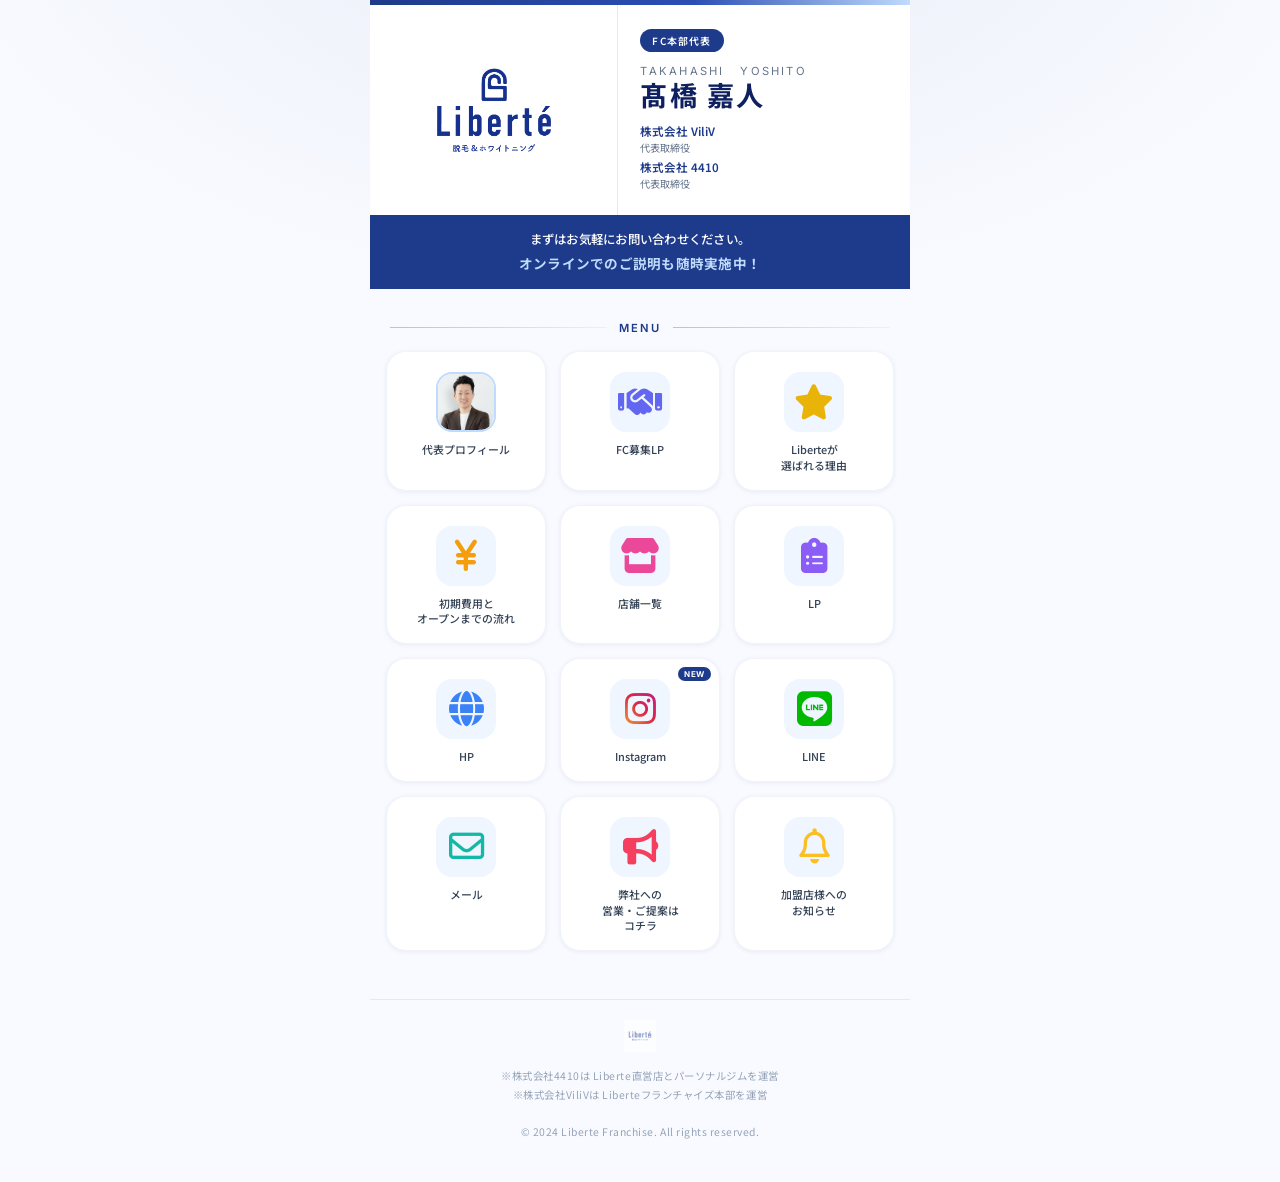
==== index.html @ b633d495 "Update links to point to the correct HTML files" ====
<!DOCTYPE html>
<html lang="ja">
<head>
  <meta charset="UTF-8" />
  <meta name="viewport" content="width=device-width, initial-scale=1.0" />
  <meta name="description" content="Liberte フランチャイズ FC本部代表 髙橋嘉人 プロフィールサイト。セルフ脱毛・セルフホワイトニングのフランチャイズ本部。" />
  <title>Liberte FC | 髙橋嘉人 代表プロフィール</title>
  <!-- FontAwesome for icons -->
  <link rel="stylesheet" href="https://cdnjs.cloudflare.com/ajax/libs/font-awesome/6.4.0/css/all.min.css" />
  <link rel="stylesheet" href="style.css" />
</head>
<body>

  <!-- ===== HERO SECTION ===== -->
  <header class="hero" id="hero">

    <!-- Profile card: photo + info -->
    <div class="hero-profile" id="hero-profile">

      <!-- Logo (replacing photo position) -->
      <div class="hero-photo-wrap hero-logo-wrap" id="photo-wrap">
        <img src="images/logo.2.png" alt="Liberte ロゴ" />
      </div>

      <!-- Info panel -->
      <div class="hero-info" id="hero-info">
        <span class="hero-title-badge">FC本部代表</span>

        <div>
          <p class="hero-name-en">Takahashi &nbsp; Yoshito</p>
          <h1 class="hero-name-ja">髙橋 嘉人</h1>
        </div>

        <div class="hero-companies">
          <div class="hero-company-item">
            <span class="company-name">株式会社 ViliV</span>
            <span class="company-role">代表取締役</span>
          </div>
          <div class="hero-company-item">
            <span class="company-name">株式会社 4410</span>
            <span class="company-role">代表取締役</span>
          </div>
        </div>
      </div>

    </div><!-- /.hero-profile -->

    <!-- CTA Banner -->
    <div class="hero-cta-banner" id="cta-banner">
      まずはお気軽にお問い合わせください。
      <strong>オンラインでのご説明も随時実施中！</strong>
    </div>

  </header>

  <!-- Section separator -->
  <div class="section-title" id="menu-title" aria-hidden="true">
    <div class="section-title-line"></div>
    <span class="section-title-text">MENU</span>
    <div class="section-title-line"></div>
  </div>

  <!-- ===== MENU GRID ===== -->
  <main class="menu-section" id="menu-section">
    <nav class="menu-grid" aria-label="メインメニュー">

      <!-- 1: 代表プロフィール -->
      <a href="profile.html" class="menu-card" id="card-profile" aria-label="代表プロフィール">
        <div class="card-icon-wrap card-photo-wrap">
          <img src="images/president.jpg" alt="髙橋 嘉人" class="card-face-img" />
        </div>
        <span class="card-label">代表プロフィール</span>
      </a>

      <!-- 2: FC募集LP -->
      <a href="https://liberte.hirameki7.site/" target="_blank" rel="noopener noreferrer" class="menu-card" id="card-member-lp" aria-label="FC募集LP">
        <div class="card-icon-wrap">
          <i class="fa-solid fa-handshake flat-icon icon-handshake"></i>
        </div>
        <span class="card-label">FC募集LP</span>
      </a>

      <!-- 3: Liberteが選ばれる理由 -->
      <a href="#" class="menu-card" id="card-reason" aria-label="Liberteが選ばれる理由">
        <div class="card-icon-wrap">
          <i class="fa-solid fa-star flat-icon icon-star"></i>
        </div>
        <span class="card-label">Liberteが<br>選ばれる理由</span>
      </a>

      <!-- 4: 初期費用とオープンまでの流れ -->
      <a href="#" class="menu-card" id="card-first-store" aria-label="初期費用とオープンまでの流れ">
        <div class="card-icon-wrap">
          <i class="fa-solid fa-yen-sign flat-icon icon-yen"></i>
        </div>
        <span class="card-label">初期費用と<br>オープンまでの流れ</span>
      </a>

      <!-- 5: 店舗一覧 -->
      <a href="shops.html" class="menu-card" id="card-open-store" aria-label="店舗一覧">
        <div class="card-icon-wrap">
          <i class="fa-solid fa-store flat-icon icon-store"></i>
        </div>
        <span class="card-label">店舗一覧</span>
      </a>

      <!-- 6: LP -->
      <a href="#" class="menu-card" id="card-lp" aria-label="LP">
        <div class="card-icon-wrap">
          <i class="fa-solid fa-clipboard-list flat-icon icon-lp"></i>
        </div>
        <span class="card-label">LP</span>
      </a>

      <!-- 7: HP -->
      <a href="https://liberte-salon.net/" target="_blank" rel="noopener noreferrer" class="menu-card" id="card-hp" aria-label="HP（ホームページ）">
        <div class="card-icon-wrap">
          <i class="fa-solid fa-globe flat-icon icon-hp"></i>
        </div>
        <span class="card-label">HP</span>
      </a>

      <!-- 8: Instagram -->
      <a href="https://www.instagram.com/sln_liberte/" target="_blank" rel="noopener noreferrer" class="menu-card" id="card-instagram" aria-label="Instagram">
        <span class="badge-new">NEW</span>
        <div class="card-icon-wrap">
          <i class="fa-brands fa-instagram flat-icon icon-instagram"></i>
        </div>
        <span class="card-label">Instagram</span>
      </a>

      <!-- 9: LINE -->
      <a href="https://line.me/ti/p/~sln_lbrt" target="_blank" rel="noopener noreferrer" class="menu-card" id="card-line" aria-label="LINE">
        <div class="card-icon-wrap">
          <i class="fa-brands fa-line flat-icon icon-line"></i>
        </div>
        <span class="card-label">LINE</span>
      </a>

      <!-- 10: メール -->
      <a href="mailto:info@4410-corp.jp" class="menu-card" id="card-mail" aria-label="メール">
        <div class="card-icon-wrap">
          <i class="fa-regular fa-envelope flat-icon icon-mail"></i>
        </div>
        <span class="card-label">メール</span>
      </a>

      <!-- 11: 弊社への営業・ご提案はコチラ -->
      <a href="contact.html" class="menu-card" id="card-sales-general" aria-label="弊社への営業・ご提案はコチラ">
        <div class="card-icon-wrap">
          <i class="fa-solid fa-bullhorn flat-icon icon-sales"></i>
        </div>
        <span class="card-label">弊社への<br>営業・ご提案は<br>コチラ</span>
      </a>

      <!-- 12: 加盟店様へのお知らせ -->
      <a href="news.html" class="menu-card" id="card-contact-owner" aria-label="加盟店様へのお知らせ">
        <div class="card-icon-wrap">
          <i class="fa-regular fa-bell flat-icon icon-bell"></i>
        </div>
        <span class="card-label">加盟店様への<br>お知らせ</span>
      </a>

    </nav>
  </main>

  <!-- ===== FOOTER ===== -->
  <footer id="footer">
    <img src="images/logo.png" alt="Liberte" class="footer-logo" />
    <p class="footer-text">
      ※株式会社4410は Liberte直営店とパーソナルジムを運営<br>
      ※株式会社ViliVは Liberteフランチャイズ本部を運営<br><br>
      © 2024 Liberte Franchise. All rights reserved.
    </p>
  </footer>

  <!-- ===== PASSWORD MODAL ===== -->
  <div class="modal-overlay" id="password-modal">
    <div class="modal-content">
      <h3 class="modal-title">パスワード入力</h3>
      <p class="modal-text">加盟店専用ページです。<br>パスワードを入力してください。</p>
      <input type="password" id="modal-password-input" class="modal-input" placeholder="パスワード" />
      <p id="modal-error-msg" class="modal-error"></p>
      <div class="modal-actions">
        <button id="modal-cancel-btn" class="modal-btn btn-cancel">キャンセル</button>
        <button id="modal-submit-btn" class="modal-btn btn-submit">確認</button>
      </div>
    </div>
  </div>

  <script src="script.js"></script>
</body>
</html>
---- style.css ----
/* ==========================================
   Liberté Profile Site - style.css
   Brand: Navy Blue × White × Sky Blue
   ========================================== */

@import url('https://fonts.googleapis.com/css2?family=Noto+Sans+JP:wght@300;400;500;700&family=Cormorant+Garamond:ital,wght@0,400;0,600;1,400&family=Inter:wght@300;400;500;600&display=swap');

/* --- Reset --- */
*, *::before, *::after { box-sizing: border-box; margin: 0; padding: 0; }

:root {
  --navy:        #1e3a8a;
  --navy-dark:   #0f2060;
  --navy-mid:    #2c4fb5;
  --sky:         #dbeafe;
  --sky-light:   #eff6ff;
  --sky-mid:     #bfdbfe;
  --white:       #ffffff;
  --off-white:   #f8faff;
  --text-dark:   #0f172a;
  --text-mid:    #334155;
  --text-soft:   #64748b;
  --text-light:  #94a3b8;
  --accent:      #3b82f6;
  --gold:        #c9956c;

  --shadow-xs:   0 1px 4px rgba(30,58,138,0.08);
  --shadow-sm:   0 2px 12px rgba(30,58,138,0.10);
  --shadow-md:   0 6px 28px rgba(30,58,138,0.14);
  --shadow-lg:   0 16px 48px rgba(30,58,138,0.18);
  --radius:      20px;
  --radius-sm:   12px;
  --radius-xs:   8px;
}

html {
  font-family: 'Noto Sans JP', 'Inter', sans-serif;
  background: var(--off-white);
  color: var(--text-dark);
  scroll-behavior: smooth;
}

body {
  min-height: 100vh;
  display: flex;
  flex-direction: column;
  align-items: center;
  background: var(--off-white);
  background-image:
    radial-gradient(ellipse 80% 50% at 50% -10%, rgba(30,58,138,0.07) 0%, transparent 70%);
}

/* ==========================================
   HERO SECTION
   ========================================== */

.hero {
  width: 100%;
  max-width: 540px;
  background: var(--white);
  overflow: hidden;
  position: relative;
}

/* Top bar navy accent */
.hero::before {
  content: '';
  display: block;
  width: 100%;
  height: 5px;
  background: linear-gradient(90deg, var(--navy) 0%, var(--navy-mid) 60%, var(--sky-mid) 100%);
}

/* Logo strip */
.hero-logo-strip {
  display: flex;
  align-items: center;
  justify-content: center;
  padding: 24px 24px 20px;
  border-bottom: 1px solid var(--sky);
  background: var(--off-white);
}

.hero-logo-strip .logo-card {
  display: flex;
  align-items: center;
  justify-content: center;
  background: var(--white);
  border-radius: 16px;
  box-shadow: 0 4px 18px rgba(30,58,138,0.13);
  padding: 14px 28px;
  border: 1px solid rgba(30,58,138,0.06);
}

.hero-logo-strip img {
  height: 68px;
  width: auto;
  object-fit: contain;
}

/* Profile card inside hero */
.hero-profile {
  display: flex;
  flex-direction: row;
  align-items: stretch;
  min-height: 190px;
  position: relative;
}

/* President photo */
.hero-photo-wrap {
  flex: 0 0 46%;
  position: relative;
  overflow: hidden;
  background: var(--sky-light);
}

.hero-photo-wrap img {
  width: 100%;
  height: 100%;
  object-fit: cover;
  object-position: top center;
  display: block;
}

/* Logo in hero left panel */
.hero-logo-wrap {
  display: flex;
  align-items: center;
  justify-content: center;
  background: var(--white) !important;
  border-right: 1px solid var(--sky);
}

.hero-logo-wrap img {
  width: 80%;
  height: auto !important;
  object-fit: contain !important;
  object-position: center !important;
  padding: 16px;
}

/* Placeholder when no photo */
.photo-placeholder {
  width: 100%;
  height: 100%;
  min-height: 260px;
  display: flex;
  flex-direction: column;
  align-items: center;
  justify-content: center;
  gap: 8px;
  background: linear-gradient(135deg, var(--sky-light), var(--sky));
  color: var(--text-soft);
  font-size: 0.75rem;
  text-align: center;
  padding: 16px;
}

.photo-placeholder-icon {
  font-size: 3rem;
  opacity: 0.5;
}

/* Profile info panel */
.hero-info {
  flex: 1;
  padding: 24px 20px 24px 22px;
  display: flex;
  flex-direction: column;
  justify-content: center;
  gap: 12px;
  background: var(--white);
}

.hero-title-badge {
  display: inline-block;
  font-size: 0.62rem;
  font-weight: 600;
  letter-spacing: 0.12em;
  color: var(--white);
  background: var(--navy);
  padding: 4px 12px;
  border-radius: 40px;
  align-self: flex-start;
}

.hero-name-en {
  font-family: 'Inter', sans-serif;
  font-size: 0.7rem;
  font-weight: 400;
  letter-spacing: 0.2em;
  color: var(--text-soft);
  text-transform: uppercase;
}

.hero-name-ja {
  font-family: 'Noto Sans JP', sans-serif;
  font-size: 1.7rem;
  font-weight: 700;
  letter-spacing: 0.08em;
  color: var(--navy-dark);
  line-height: 1.2;
}

.hero-companies {
  display: flex;
  flex-direction: column;
  gap: 4px;
}

.hero-company-item {
  display: flex;
  flex-direction: column;
  gap: 1px;
}

.company-name {
  font-size: 0.72rem;
  font-weight: 600;
  color: var(--navy);
}

.company-role {
  font-size: 0.63rem;
  color: var(--text-soft);
  font-weight: 400;
}

/* CTA banner */
.hero-cta-banner {
  background: var(--navy);
  color: var(--white);
  text-align: center;
  padding: 14px 20px;
  font-size: 0.78rem;
  font-weight: 500;
  line-height: 1.7;
  letter-spacing: 0.02em;
}

.hero-cta-banner strong {
  display: block;
  font-size: 0.85rem;
  font-weight: 700;
  color: var(--sky-mid);
  margin-top: 2px;
}

/* ==========================================
   SECTION TITLE
   ========================================== */

.section-title {
  width: 100%;
  max-width: 540px;
  padding: 32px 20px 16px;
  display: flex;
  align-items: center;
  gap: 12px;
}

.section-title-line {
  flex: 1;
  height: 1px;
  background: linear-gradient(90deg, var(--navy) 0%, var(--sky-mid) 100%);
  opacity: 0.3;
}

.section-title-text {
  font-family: 'Inter', sans-serif;
  font-size: 0.7rem;
  font-weight: 600;
  letter-spacing: 0.2em;
  color: var(--navy);
  text-transform: uppercase;
}

/* ==========================================
   MENU GRID
   ========================================== */

.menu-section {
  width: 100%;
  max-width: 540px;
  padding: 0 16px 48px;
}

.menu-grid {
  display: grid;
  grid-template-columns: repeat(3, 1fr);
  gap: 14px;
}

/* ==========================================
   MENU CARD
   ========================================== */

.menu-card {
  position: relative;
  display: flex;
  flex-direction: column;
  align-items: center;
  justify-content: flex-start;
  gap: 10px;
  padding: 20px 10px 16px;
  background: var(--white);
  border-radius: var(--radius);
  box-shadow: var(--shadow-xs);
  border: 1.5px solid rgba(30,58,138,0.06);
  cursor: pointer;
  text-decoration: none;
  color: var(--text-dark);
  overflow: hidden;
  transition:
    transform 0.24s cubic-bezier(.34,1.56,.64,1),
    box-shadow 0.24s ease,
    border-color 0.24s ease;
}

/* Bottom accent line */
.menu-card::after {
  content: '';
  position: absolute;
  bottom: 0;
  left: 0;
  right: 0;
  height: 3px;
  background: linear-gradient(90deg, var(--navy), var(--navy-mid));
  transform: scaleX(0);
  transform-origin: left;
  transition: transform 0.28s ease;
}

.menu-card:hover {
  transform: translateY(-6px) scale(1.02);
  box-shadow: var(--shadow-lg);
  border-color: rgba(30,58,138,0.18);
}

.menu-card:hover::after {
  transform: scaleX(1);
}

.menu-card:active {
  transform: translateY(-2px) scale(1.01);
}

/* Icon wrapper */
.card-icon-wrap {
  position: relative;
  z-index: 1;
  width: 60px;
  height: 60px;
  border-radius: 16px;
  display: flex;
  align-items: center;
  justify-content: center;
  background: var(--sky-light);
  flex-shrink: 0;
  transition: background 0.24s ease;
  overflow: hidden;
}

.menu-card:hover .card-icon-wrap {
  background: var(--sky);
}

/* Face photo inside card */
.card-photo-wrap {
  background: transparent !important;
  border-radius: 16px !important;
  border: 2px solid var(--sky-mid);
}

.card-face-img {
  width: 100%;
  height: 100%;
  object-fit: cover;
  object-position: top center;
  border-radius: 14px;
  display: block;
}

.flat-icon {
  font-size: 2.2rem;
  line-height: 1;
  color: var(--navy-mid);
}

/* Brand & Specific Colors */
.icon-handshake { color: #6366f1; }
.icon-yen { color: #f59e0b; }
.icon-star { color: #eab308; }
.icon-store { color: #ec4899; }
.icon-lp { color: #8b5cf6; }
.icon-hp { color: #3b82f6; }

/* Instagram Gradient */
.icon-instagram {
  background: -webkit-linear-gradient(45deg, #f09433 0%, #e6683c 25%, #dc2743 50%, #cc2366 75%, #bc1888 100%);
  -webkit-background-clip: text;
  -webkit-text-fill-color: transparent;
}

/* LINE Color */
.icon-line { color: #00B900; }

.icon-mail { color: #14b8a6; }
.icon-sales { color: #f43f5e; }
.icon-bell { color: #fbbf24; }

/* Label */
.card-label {
  position: relative;
  z-index: 1;
  font-size: 0.68rem;
  font-weight: 500;
  line-height: 1.45;
  text-align: center;
  color: var(--text-mid);
  word-break: keep-all;
  overflow-wrap: break-word;
}

/* Badge NEW */
.badge-new {
  position: absolute;
  top: 8px;
  right: 8px;
  background: var(--navy);
  color: var(--white);
  font-size: 0.5rem;
  font-weight: 700;
  font-family: 'Inter', sans-serif;
  letter-spacing: 0.08em;
  padding: 2px 6px;
  border-radius: 20px;
  z-index: 3;
}

/* ==========================================
   FOOTER
   ========================================== */

footer {
  width: 100%;
  max-width: 540px;
  margin-top: auto;
  padding: 20px 20px 40px;
  text-align: center;
  border-top: 1px solid var(--sky);
}

.footer-logo {
  height: 32px;
  width: auto;
  margin-bottom: 10px;
  opacity: 0.6;
}

.footer-text {
  font-size: 0.65rem;
  color: var(--text-light);
  letter-spacing: 0.05em;
  line-height: 1.8;
}

/* ==========================================
   ANIMATIONS
   ========================================== */

@keyframes fadeSlideUp {
  from { opacity: 0; transform: translateY(16px); }
  to   { opacity: 1; transform: translateY(0); }
}

.hero {
  animation: fadeSlideUp 0.5s ease both;
}

.menu-card {
  animation: fadeSlideUp 0.45s ease both;
}

.menu-card:nth-child(1)  { animation-delay: 0.06s; }
.menu-card:nth-child(2)  { animation-delay: 0.12s; }
.menu-card:nth-child(3)  { animation-delay: 0.18s; }
.menu-card:nth-child(4)  { animation-delay: 0.24s; }
.menu-card:nth-child(5)  { animation-delay: 0.30s; }
.menu-card:nth-child(6)  { animation-delay: 0.36s; }
.menu-card:nth-child(7)  { animation-delay: 0.42s; }
.menu-card:nth-child(8)  { animation-delay: 0.48s; }
.menu-card:nth-child(9)  { animation-delay: 0.54s; }
.menu-card:nth-child(10) { animation-delay: 0.60s; }
.menu-card:nth-child(11) { animation-delay: 0.66s; }
.menu-card:nth-child(12) { animation-delay: 0.72s; }

/* ==========================================
   RESPONSIVE
   ========================================== */

@media (max-width: 400px) {
  .hero-name-ja    { font-size: 1.45rem; }
  .menu-grid       { gap: 10px; }
  .card-icon-wrap  { width: 52px; height: 52px; }
  .card-icon       { font-size: 1.55rem; }
  .card-label      { font-size: 0.63rem; }
  .menu-card       { padding: 16px 8px 14px; }
}

/* ==========================================
   PASSWORD MODAL
   ========================================== */

.modal-overlay {
  position: fixed;
  top: 0; left: 0; right: 0; bottom: 0;
  background: rgba(15, 23, 42, 0.6);
  backdrop-filter: blur(4px);
  -webkit-backdrop-filter: blur(4px);
  display: flex;
  align-items: center;
  justify-content: center;
  z-index: 10000;
  opacity: 0;
  visibility: hidden;
  transition: all 0.3s ease;
}

.modal-overlay.active {
  opacity: 1;
  visibility: visible;
}

.modal-content {
  background: var(--white);
  width: 90%;
  max-width: 340px;
  border-radius: var(--radius);
  padding: 24px;
  box-shadow: var(--shadow-lg);
  transform: translateY(20px);
  transition: transform 0.3s cubic-bezier(0.34, 1.56, 0.64, 1);
  text-align: center;
}

.modal-overlay.active .modal-content {
  transform: translateY(0);
}

.modal-title {
  font-size: 1.1rem;
  font-weight: 700;
  color: var(--navy-dark);
  margin-bottom: 8px;
}

.modal-text {
  font-size: 0.85rem;
  color: var(--text-mid);
  margin-bottom: 16px;
  line-height: 1.5;
}

.modal-input {
  width: 100%;
  padding: 12px 16px;
  border: 1.5px solid var(--sky-mid);
  border-radius: var(--radius-sm);
  font-size: 1rem;
  margin-bottom: 8px;
  outline: none;
  transition: border-color 0.2s;
  text-align: center;
}

.modal-input:focus {
  border-color: var(--navy);
}

.modal-error {
  color: #ef4444;
  font-size: 0.75rem;
  min-height: 18px;
  margin-bottom: 16px;
}

.modal-actions {
  display: flex;
  gap: 12px;
}

.modal-btn {
  flex: 1;
  padding: 12px;
  border: none;
  border-radius: var(--radius-sm);
  font-size: 0.9rem;
  font-weight: 600;
  cursor: pointer;
  transition: background 0.2s, transform 0.1s;
}

.modal-btn:active {
  transform: scale(0.96);
}

.btn-cancel {
  background: var(--sky-light);
  color: var(--text-mid);
}

.btn-cancel:hover {
  background: var(--sky);
}

.btn-submit {
  background: var(--navy);
  color: var(--white);
}

.btn-submit:hover {
  background: var(--navy-mid);
}
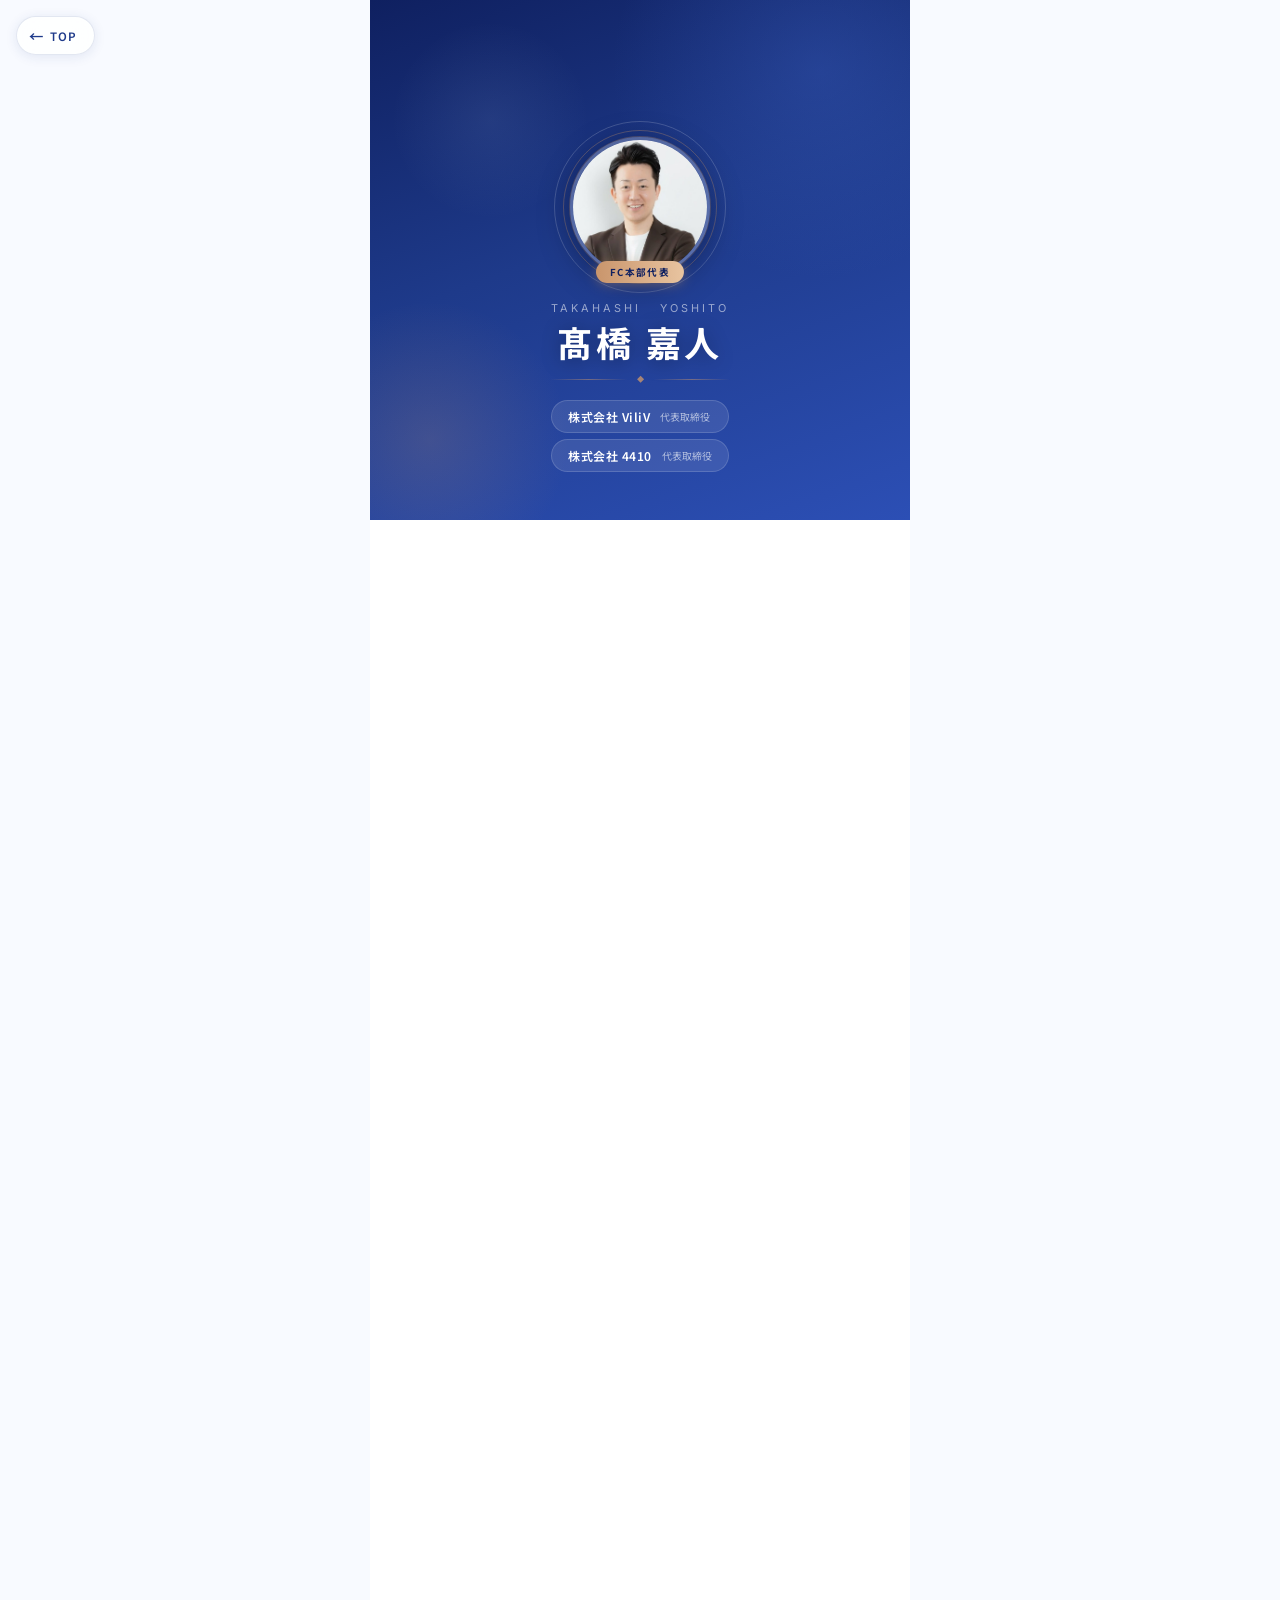
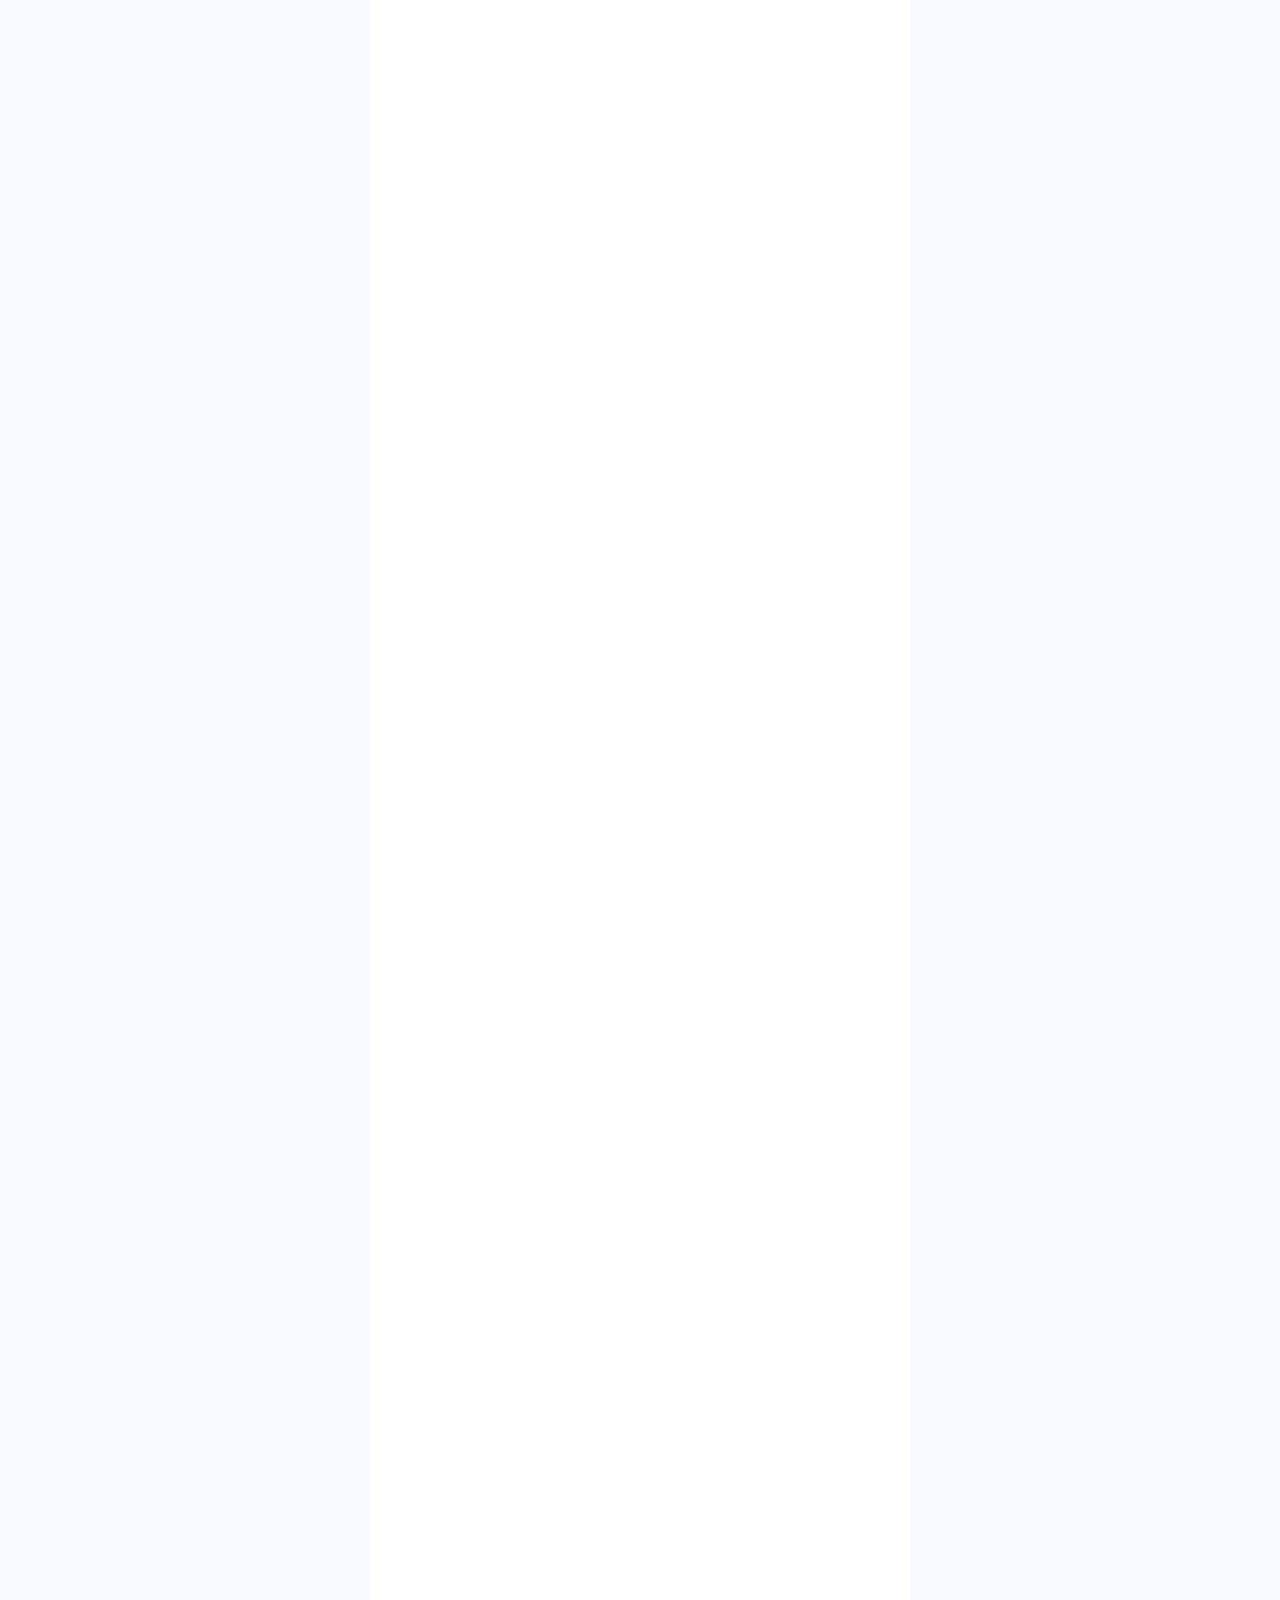
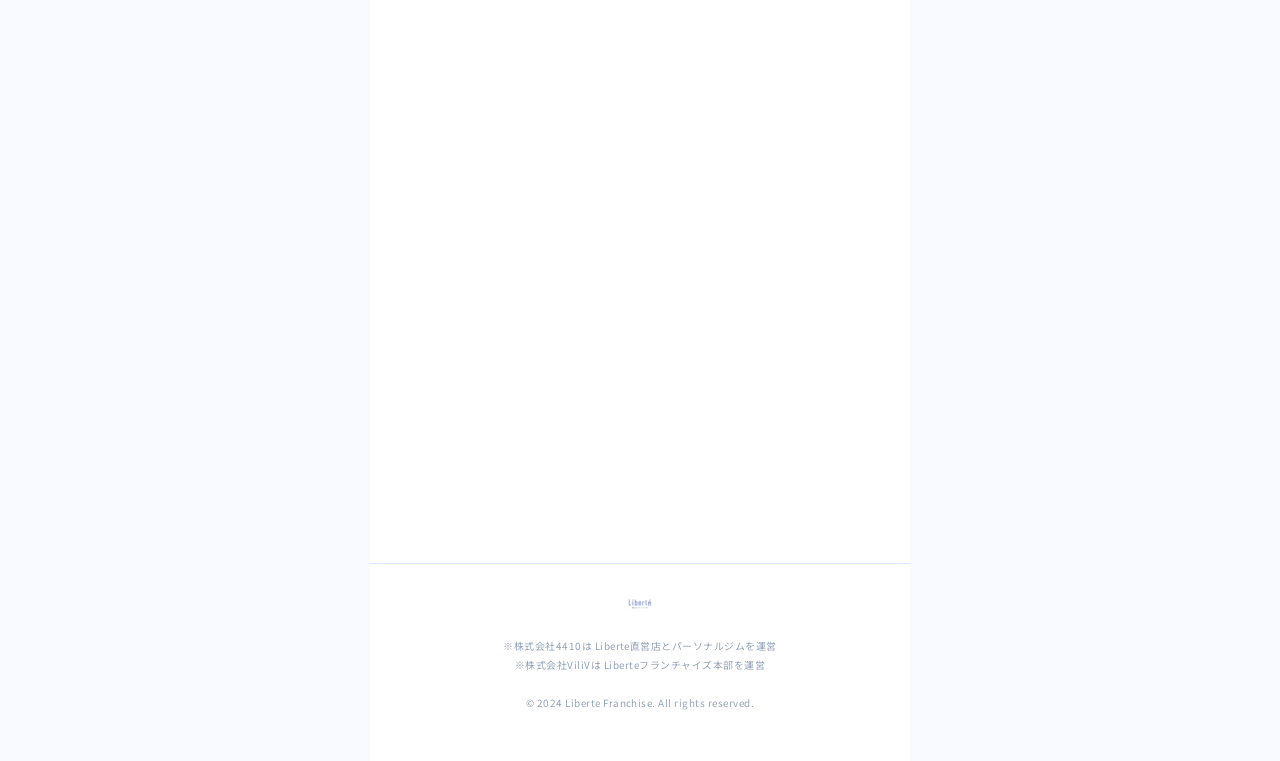
==== commit 646b9039: "Update profile page with new content and styles" ====
--- a/index.html
+++ b/index.html
@@ -1,193 +1,255 @@
 <!DOCTYPE html>
 <html lang="ja">
+
 <head>
   <meta charset="UTF-8" />
   <meta name="viewport" content="width=device-width, initial-scale=1.0" />
-  <meta name="description" content="Liberte フランチャイズ FC本部代表 髙橋嘉人 プロフィールサイト。セルフ脱毛・セルフホワイトニングのフランチャイズ本部。" />
-  <title>Liberte FC | 髙橋嘉人 代表プロフィール</title>
-  <!-- FontAwesome for icons -->
-  <link rel="stylesheet" href="https://cdnjs.cloudflare.com/ajax/libs/font-awesome/6.4.0/css/all.min.css" />
-  <link rel="stylesheet" href="style.css" />
+  <meta name="description" content="Liberte フランチャイズ FC本部代表 髙橋嘉人のプロフィールページ。株式会社ViliV・株式会社4410 代表取締役。" />
+  <title>髙橋 嘉人 | 代表プロフィール | Liberte FC</title>
+  <link rel="preconnect" href="https://fonts.googleapis.com" />
+  <link rel="preconnect" href="https://fonts.gstatic.com" crossorigin />
+  <link
+    href="https://fonts.googleapis.com/css2?family=Noto+Sans+JP:wght@300;400;500;700;900&family=Cormorant+Garamond:ital,wght@0,300;0,400;0,600;1,300;1,400&family=Inter:wght@300;400;500;600;700&display=swap"
+    rel="stylesheet" />
+  <link rel="stylesheet" href="profile.css" />
 </head>
+
 <body>
 
-  <!-- ===== HERO SECTION ===== -->
-  <header class="hero" id="hero">
-
-    <!-- Profile card: photo + info -->
-    <div class="hero-profile" id="hero-profile">
-
-      <!-- Logo (replacing photo position) -->
-      <div class="hero-photo-wrap hero-logo-wrap" id="photo-wrap">
-        <img src="images/logo.2.png" alt="Liberte ロゴ" />
-      </div>
-
-      <!-- Info panel -->
-      <div class="hero-info" id="hero-info">
-        <span class="hero-title-badge">FC本部代表</span>
-
-        <div>
-          <p class="hero-name-en">Takahashi &nbsp; Yoshito</p>
-          <h1 class="hero-name-ja">髙橋 嘉人</h1>
-        </div>
-
+  <!-- ===== BACK BUTTON ===== -->
+  <a href="index.html" class="back-btn" id="back-btn" aria-label="トップページへ戻る">
+    <span class="back-arrow">←</span>
+    <span>TOP</span>
+  </a>
+
+  <!-- ===== HERO ===== -->
+  <section class="profile-hero" id="profile-hero">
+    <!-- Decorative background elements -->
+    <div class="hero-bg-circle hero-bg-circle--1"></div>
+    <div class="hero-bg-circle hero-bg-circle--2"></div>
+    <div class="hero-bg-orb"></div>
+
+    <div class="hero-inner">
+
+      <!-- Photo -->
+      <div class="hero-photo-container" id="hero-photo">
+        <div class="photo-ring photo-ring--outer"></div>
+        <div class="photo-ring photo-ring--inner"></div>
+        <div class="photo-frame">
+          <img src="images/president.jpg" alt="髙橋 嘉人 代表取締役" class="president-photo" />
+        </div>
+        <div class="photo-badge">
+          <span>FC本部代表</span>
+        </div>
+      </div>
+
+      <!-- Name & Title -->
+      <div class="hero-text" id="hero-text">
+        <p class="hero-name-en">Takahashi &nbsp; Yoshito</p>
+        <h1 class="hero-name-ja">髙橋 嘉人</h1>
+        <div class="hero-divider">
+          <span></span><span class="divider-diamond">◆</span><span></span>
+        </div>
         <div class="hero-companies">
-          <div class="hero-company-item">
-            <span class="company-name">株式会社 ViliV</span>
-            <span class="company-role">代表取締役</span>
-          </div>
-          <div class="hero-company-item">
-            <span class="company-name">株式会社 4410</span>
-            <span class="company-role">代表取締役</span>
-          </div>
-        </div>
-      </div>
-
-    </div><!-- /.hero-profile -->
-
-    <!-- CTA Banner -->
-    <div class="hero-cta-banner" id="cta-banner">
-      まずはお気軽にお問い合わせください。
-      <strong>オンラインでのご説明も随時実施中！</strong>
+          <div class="company-chip">
+            <span class="company-chip-name">株式会社 ViliV</span>
+            <span class="company-chip-role">代表取締役</span>
+          </div>
+          <div class="company-chip">
+            <span class="company-chip-name">株式会社 4410</span>
+            <span class="company-chip-role">代表取締役</span>
+          </div>
+        </div>
+      </div>
+
     </div>
-
-  </header>
-
-  <!-- Section separator -->
-  <div class="section-title" id="menu-title" aria-hidden="true">
-    <div class="section-title-line"></div>
-    <span class="section-title-text">MENU</span>
-    <div class="section-title-line"></div>
-  </div>
-
-  <!-- ===== MENU GRID ===== -->
-  <main class="menu-section" id="menu-section">
-    <nav class="menu-grid" aria-label="メインメニュー">
-
-      <!-- 1: 代表プロフィール -->
-      <a href="profile.html" class="menu-card" id="card-profile" aria-label="代表プロフィール">
-        <div class="card-icon-wrap card-photo-wrap">
-          <img src="images/president.jpg" alt="髙橋 嘉人" class="card-face-img" />
-        </div>
-        <span class="card-label">代表プロフィール</span>
-      </a>
-
-      <!-- 2: FC募集LP -->
-      <a href="https://liberte.hirameki7.site/" target="_blank" rel="noopener noreferrer" class="menu-card" id="card-member-lp" aria-label="FC募集LP">
-        <div class="card-icon-wrap">
-          <i class="fa-solid fa-handshake flat-icon icon-handshake"></i>
-        </div>
-        <span class="card-label">FC募集LP</span>
-      </a>
-
-      <!-- 3: Liberteが選ばれる理由 -->
-      <a href="#" class="menu-card" id="card-reason" aria-label="Liberteが選ばれる理由">
-        <div class="card-icon-wrap">
-          <i class="fa-solid fa-star flat-icon icon-star"></i>
-        </div>
-        <span class="card-label">Liberteが<br>選ばれる理由</span>
-      </a>
-
-      <!-- 4: 初期費用とオープンまでの流れ -->
-      <a href="#" class="menu-card" id="card-first-store" aria-label="初期費用とオープンまでの流れ">
-        <div class="card-icon-wrap">
-          <i class="fa-solid fa-yen-sign flat-icon icon-yen"></i>
-        </div>
-        <span class="card-label">初期費用と<br>オープンまでの流れ</span>
-      </a>
-
-      <!-- 5: 店舗一覧 -->
-      <a href="shops.html" class="menu-card" id="card-open-store" aria-label="店舗一覧">
-        <div class="card-icon-wrap">
-          <i class="fa-solid fa-store flat-icon icon-store"></i>
-        </div>
-        <span class="card-label">店舗一覧</span>
-      </a>
-
-      <!-- 6: LP -->
-      <a href="#" class="menu-card" id="card-lp" aria-label="LP">
-        <div class="card-icon-wrap">
-          <i class="fa-solid fa-clipboard-list flat-icon icon-lp"></i>
-        </div>
-        <span class="card-label">LP</span>
-      </a>
-
-      <!-- 7: HP -->
-      <a href="https://liberte-salon.net/" target="_blank" rel="noopener noreferrer" class="menu-card" id="card-hp" aria-label="HP（ホームページ）">
-        <div class="card-icon-wrap">
-          <i class="fa-solid fa-globe flat-icon icon-hp"></i>
-        </div>
-        <span class="card-label">HP</span>
-      </a>
-
-      <!-- 8: Instagram -->
-      <a href="https://www.instagram.com/sln_liberte/" target="_blank" rel="noopener noreferrer" class="menu-card" id="card-instagram" aria-label="Instagram">
-        <span class="badge-new">NEW</span>
-        <div class="card-icon-wrap">
-          <i class="fa-brands fa-instagram flat-icon icon-instagram"></i>
-        </div>
-        <span class="card-label">Instagram</span>
-      </a>
-
-      <!-- 9: LINE -->
-      <a href="https://line.me/ti/p/~sln_lbrt" target="_blank" rel="noopener noreferrer" class="menu-card" id="card-line" aria-label="LINE">
-        <div class="card-icon-wrap">
-          <i class="fa-brands fa-line flat-icon icon-line"></i>
-        </div>
-        <span class="card-label">LINE</span>
-      </a>
-
-      <!-- 10: メール -->
-      <a href="mailto:info@4410-corp.jp" class="menu-card" id="card-mail" aria-label="メール">
-        <div class="card-icon-wrap">
-          <i class="fa-regular fa-envelope flat-icon icon-mail"></i>
-        </div>
-        <span class="card-label">メール</span>
-      </a>
-
-      <!-- 11: 弊社への営業・ご提案はコチラ -->
-      <a href="contact.html" class="menu-card" id="card-sales-general" aria-label="弊社への営業・ご提案はコチラ">
-        <div class="card-icon-wrap">
-          <i class="fa-solid fa-bullhorn flat-icon icon-sales"></i>
-        </div>
-        <span class="card-label">弊社への<br>営業・ご提案は<br>コチラ</span>
-      </a>
-
-      <!-- 12: 加盟店様へのお知らせ -->
-      <a href="news.html" class="menu-card" id="card-contact-owner" aria-label="加盟店様へのお知らせ">
-        <div class="card-icon-wrap">
-          <i class="fa-regular fa-bell flat-icon icon-bell"></i>
-        </div>
-        <span class="card-label">加盟店様への<br>お知らせ</span>
-      </a>
-
-    </nav>
+  </section>
+
+
+
+  <!-- ===== PROFILE BODY ===== -->
+  <main class="profile-body" id="profile-body">
+
+    <!-- Message from the President -->
+    <section class="profile-section reveal" id="section-message">
+      <div class="section-label">
+        <span class="label-line"></span>
+        <span class="label-text">MESSAGE</span>
+        <span class="label-line"></span>
+      </div>
+      <h2 class="section-heading">代表メッセージ</h2>
+      <div class="message-card">
+        <p class="message-text">
+          福井県内の小・中・高校を卒業後、近畿大学へ進学するも1年で中退。その後、大阪体育大学へ再入学し、卒業。<br /><br />
+          卒業後は福井市のフィットネスジムに就職し、3年間勤務したのち退職。独立を志し大阪へ渡り、7年間にわたり知識と経験を積む。<br /><br />
+          その後、地元・福井へ戻り、2016年に念願のパーソナルジムを開業。移転・拡大を経て順調に成長を続けていたが、コロナ禍の影響により約1年間、経営が大きく落ち込む。このままでは将来が立ち行かないと判断し、新たな挑戦として2021年に脱毛事業を開始。<br /><br />
+          翌2022年にはジム事業とあわせて法人化し、「無人セルフ業態」へと進化。さらに2023年にはセルフホワイトニングを導入し、店舗展開を加速させる。<br /><br />
+          知人の紹介をきっかけにフランチャイズ加盟を開始したことで、本事業モデルが全国展開可能であると確信。2025年1月より全国フランチャイズ展開を本格始動。<br /><br />
+          2026年4月現在、全国契約数20店舗（出店済12店舗）を達成。2029年には100店舗体制の構築を目指している。
+        </p>
+        <div class="message-sig">
+          <span class="sig-name">髙橋 嘉人</span>
+          <span class="sig-title">Liberte FC 代表</span>
+        </div>
+      </div>
+    </section>
+
+    <!-- Career -->
+    <section class="profile-section reveal" id="section-career">
+      <div class="section-label">
+        <span class="label-line"></span>
+        <span class="label-text">CAREER</span>
+        <span class="label-line"></span>
+      </div>
+      <h2 class="section-heading">経歴</h2>
+      <div class="timeline">
+        <div class="timeline-item">
+          <div class="timeline-content">
+            <span class="timeline-year">1983</span>
+            <p class="timeline-desc">福井県福井市に生まれる</p>
+          </div>
+        </div>
+        <div class="timeline-item">
+          <div class="timeline-content">
+            <span class="timeline-year">2002</span>
+            <p class="timeline-desc">近畿大学入学<br /><small>2003年中退</small></p>
+          </div>
+        </div>
+        <div class="timeline-item">
+          <div class="timeline-content">
+            <span class="timeline-year">2004</span>
+            <p class="timeline-desc">大阪体育大学入学</p>
+          </div>
+        </div>
+        <div class="timeline-item">
+          <div class="timeline-content">
+            <span class="timeline-year">2008</span>
+            <p class="timeline-desc">大阪体育大学卒業<br /><small>フィットネスジムに就職（〜2010年）</small></p>
+          </div>
+        </div>
+        <div class="timeline-item">
+          <div class="timeline-content">
+            <span class="timeline-year">2010</span>
+            <p class="timeline-desc">独立を志し大阪へ</p>
+          </div>
+        </div>
+        <div class="timeline-item">
+          <div class="timeline-content">
+            <span class="timeline-year">2018</span>
+            <p class="timeline-desc">福井にてパーソナルトレーニングスタジオ KiRANオープン</p>
+          </div>
+        </div>
+        <div class="timeline-item">
+          <div class="timeline-content">
+            <span class="timeline-year">2021</span>
+            <p class="timeline-desc">コロナを機に脱毛事業に参入<br /><small>脱毛サロンLiberteオープン</small></p>
+          </div>
+        </div>
+        <div class="timeline-item">
+          <div class="timeline-content">
+            <span class="timeline-year">2022</span>
+            <p class="timeline-desc">株式会社4410設立<br /><small>「KiRAN」「Liberte」の運営を開始。<br
+                  class="br-desktop" />Liberteの無人化モデルを確立し多店舗展開へ</small></p>
+          </div>
+        </div>
+        <div class="timeline-item">
+          <div class="timeline-content">
+            <span class="timeline-year">2023</span>
+            <p class="timeline-desc">Liberteにセルフホワイトニングサービス導入</p>
+          </div>
+        </div>
+        <div class="timeline-item">
+          <div class="timeline-content">
+            <span class="timeline-year">2025</span>
+            <p class="timeline-desc">株式会社ViliV設立<br /><small>Liberteフランチャイズ本部として全国展開開始</small></p>
+          </div>
+        </div>
+        <div class="timeline-item">
+          <div class="timeline-content">
+            <span class="timeline-year">現在</span>
+            <p class="timeline-desc">全国20店舗契約<br /><small>うち12店舗出店済</small></p>
+          </div>
+        </div>
+        <div class="timeline-item">
+          <div class="timeline-content">
+            <span class="timeline-year">2029</span>
+            <p class="timeline-desc">全国100店舗展開<br /><small>将来目標</small></p>
+          </div>
+        </div>
+      </div>
+    </section>
+
+    <!-- Business -->
+    <section class="profile-section reveal" id="section-business">
+      <div class="section-label">
+        <span class="label-line"></span>
+        <span class="label-text">BUSINESS</span>
+        <span class="label-line"></span>
+      </div>
+      <h2 class="section-heading">パーソナルジムの事業について</h2>
+      <div class="business-grid">
+        <a href="https://kiran-bodymake.jp" target="_blank" rel="noopener noreferrer" class="biz-card biz-link">
+          <div class="biz-icon">🏋️</div>
+          <div class="biz-content">
+            <h3 class="biz-title">パーソナルトレーニングスタジオ KiRAN</h3>
+            <p class="biz-desc">身体づくりから美容まで。4410が運営する直営ジムで理想の体を実現。</p>
+            <span class="biz-link-text">公式サイトを見る &rarr;</span>
+          </div>
+        </a>
+      </div>
+    </section>
+
+    <!-- Qualifications -->
+    <section class="profile-section reveal" id="section-qualifications">
+      <div class="section-label">
+        <span class="label-line"></span>
+        <span class="label-text">QUALIFICATIONS</span>
+        <span class="label-line"></span>
+      </div>
+      <h2 class="section-heading">所有資格</h2>
+      <div class="qualifications-card">
+        <ul class="qualifications-list">
+          <li>健康運動指導士</li>
+          <li>健康管理士一般指導員</li>
+          <li>健康管理能力検定1級</li>
+          <li>JCCAアドバンストトレーナー</li>
+          <li>SAQインストラクター</li>
+          <li>スポーツ心理士</li>
+          <li>中学・高校保健体育教員免許</li>
+          <li>高校福祉教員免許</li>
+          <li>調理師免許</li>
+          <li>食育インストラクター</li>
+          <li>青汁マイスター</li>
+        </ul>
+      </div>
+    </section>
+
+    <!-- Contact CTA -->
+    <section class="profile-section reveal" id="section-cta">
+      <div class="cta-block">
+        <p class="cta-subtitle">フランチャイズ加盟・出店について</p>
+        <h2 class="cta-title">お気軽にご相談ください</h2>
+        <p class="cta-desc">オンラインでのご説明も随時実施中！<br />まずはお問い合わせください。</p>
+        <a href="index.html" class="cta-btn" id="cta-index-btn">
+          <span>TOP に戻る</span>
+          <span class="btn-arrow">→</span>
+        </a>
+      </div>
+    </section>
+
   </main>
 
   <!-- ===== FOOTER ===== -->
-  <footer id="footer">
+  <footer class="profile-footer" id="profile-footer">
     <img src="images/logo.png" alt="Liberte" class="footer-logo" />
     <p class="footer-text">
-      ※株式会社4410は Liberte直営店とパーソナルジムを運営<br>
-      ※株式会社ViliVは Liberteフランチャイズ本部を運営<br><br>
+      ※株式会社4410は Liberte直営店とパーソナルジムを運営<br />
+      ※株式会社ViliVは Liberteフランチャイズ本部を運営<br /><br />
       © 2024 Liberte Franchise. All rights reserved.
     </p>
   </footer>
 
-  <!-- ===== PASSWORD MODAL ===== -->
-  <div class="modal-overlay" id="password-modal">
-    <div class="modal-content">
-      <h3 class="modal-title">パスワード入力</h3>
-      <p class="modal-text">加盟店専用ページです。<br>パスワードを入力してください。</p>
-      <input type="password" id="modal-password-input" class="modal-input" placeholder="パスワード" />
-      <p id="modal-error-msg" class="modal-error"></p>
-      <div class="modal-actions">
-        <button id="modal-cancel-btn" class="modal-btn btn-cancel">キャンセル</button>
-        <button id="modal-submit-btn" class="modal-btn btn-submit">確認</button>
-      </div>
-    </div>
-  </div>
-
-  <script src="script.js"></script>
+  <script src="profile.js"></script>
 </body>
+
 </html>
--- a/profile.css
+++ b/profile.css
@@ -0,0 +1,800 @@
+/* ==========================================
+   Liberte Profile Site - profile.css
+   Representative Profile Page
+   ========================================== */
+
+@import url('https://fonts.googleapis.com/css2?family=Noto+Sans+JP:wght@300;400;500;700;900&family=Cormorant+Garamond:ital,wght@0,300;0,400;0,600;1,300;1,400&family=Inter:wght@300;400;500;600;700&display=swap');
+
+/* --- Reset --- */
+*, *::before, *::after { box-sizing: border-box; margin: 0; padding: 0; }
+
+:root {
+  --navy:        #1e3a8a;
+  --navy-dark:   #0f2060;
+  --navy-mid:    #2c4fb5;
+  --navy-light:  #3b5fc0;
+  --sky:         #dbeafe;
+  --sky-light:   #eff6ff;
+  --sky-mid:     #bfdbfe;
+  --white:       #ffffff;
+  --off-white:   #f8faff;
+  --text-dark:   #0f172a;
+  --text-mid:    #334155;
+  --text-soft:   #64748b;
+  --text-light:  #94a3b8;
+  --accent:      #3b82f6;
+  --gold:        #c9956c;
+  --gold-light:  #e8c4a0;
+
+  --shadow-xs:   0 1px 4px rgba(30,58,138,0.08);
+  --shadow-sm:   0 2px 12px rgba(30,58,138,0.10);
+  --shadow-md:   0 6px 28px rgba(30,58,138,0.14);
+  --shadow-lg:   0 16px 48px rgba(30,58,138,0.18);
+  --shadow-xl:   0 24px 64px rgba(30,58,138,0.22);
+  --radius:      20px;
+  --radius-sm:   12px;
+  --radius-xs:   8px;
+
+  --max-w: 540px;
+}
+
+html {
+  font-family: 'Noto Sans JP', 'Inter', sans-serif;
+  background: var(--off-white);
+  color: var(--text-dark);
+  scroll-behavior: smooth;
+}
+
+body {
+  min-height: 100vh;
+  display: flex;
+  flex-direction: column;
+  align-items: center;
+  background: var(--off-white);
+  overflow-x: hidden;
+}
+
+/* ==========================================
+   BACK BUTTON
+   ========================================== */
+
+.back-btn {
+  position: fixed;
+  top: 16px;
+  left: 16px;
+  z-index: 100;
+  display: flex;
+  align-items: center;
+  gap: 6px;
+  padding: 8px 16px 8px 12px;
+  background: rgba(255,255,255,0.85);
+  backdrop-filter: blur(12px);
+  -webkit-backdrop-filter: blur(12px);
+  border: 1.5px solid rgba(30,58,138,0.12);
+  border-radius: 40px;
+  color: var(--navy);
+  font-size: 0.72rem;
+  font-weight: 600;
+  letter-spacing: 0.1em;
+  text-decoration: none;
+  box-shadow: var(--shadow-sm);
+  transition: all 0.22s ease;
+}
+
+.back-btn:hover {
+  background: var(--navy);
+  color: var(--white);
+  border-color: var(--navy);
+  transform: translateX(-2px);
+}
+
+.back-arrow {
+  font-size: 0.9rem;
+  transition: transform 0.22s ease;
+}
+
+.back-btn:hover .back-arrow {
+  transform: translateX(-3px);
+}
+
+/* ==========================================
+   HERO SECTION
+   ========================================== */
+
+.profile-hero {
+  position: relative;
+  width: 100%;
+  max-width: var(--max-w);
+  min-height: 520px;
+  background: linear-gradient(160deg, var(--navy-dark) 0%, var(--navy) 45%, var(--navy-mid) 100%);
+  overflow: hidden;
+  display: flex;
+  flex-direction: column;
+  align-items: center;
+  justify-content: flex-end;
+  padding-bottom: 48px;
+}
+
+/* Decorative circles */
+.hero-bg-circle {
+  position: absolute;
+  border-radius: 50%;
+  pointer-events: none;
+}
+
+.hero-bg-circle--1 {
+  width: 420px;
+  height: 420px;
+  top: -140px;
+  right: -120px;
+  background: radial-gradient(circle, rgba(59,95,192,0.35) 0%, transparent 70%);
+}
+
+.hero-bg-circle--2 {
+  width: 280px;
+  height: 280px;
+  bottom: -60px;
+  left: -80px;
+  background: radial-gradient(circle, rgba(201,149,108,0.18) 0%, transparent 70%);
+}
+
+.hero-bg-orb {
+  position: absolute;
+  width: 200px;
+  height: 200px;
+  top: 20px;
+  left: 20px;
+  background: radial-gradient(circle, rgba(191,219,254,0.08) 0%, transparent 70%);
+  border-radius: 50%;
+  pointer-events: none;
+}
+
+/* Hero inner layout */
+.hero-inner {
+  position: relative;
+  z-index: 2;
+  display: flex;
+  flex-direction: column;
+  align-items: center;
+  gap: 24px;
+  padding: 80px 20px 0;
+  width: 100%;
+}
+
+/* ==========================================
+   PHOTO
+   ========================================== */
+
+.hero-photo-container {
+  position: relative;
+  display: flex;
+  align-items: center;
+  justify-content: center;
+  flex-shrink: 0;
+}
+
+.photo-ring {
+  position: absolute;
+  border-radius: 50%;
+  border-style: solid;
+  pointer-events: none;
+}
+
+.photo-ring--outer {
+  width: 172px;
+  height: 172px;
+  border-width: 1.5px;
+  border-color: rgba(255,255,255,0.18);
+  animation: ringPulse 3s ease-in-out infinite;
+}
+
+.photo-ring--inner {
+  width: 154px;
+  height: 154px;
+  border-width: 1px;
+  border-color: rgba(201,149,108,0.35);
+  animation: ringPulse 3s ease-in-out infinite 0.5s;
+}
+
+@keyframes ringPulse {
+  0%, 100% { transform: scale(1); opacity: 0.8; }
+  50%       { transform: scale(1.04); opacity: 1; }
+}
+
+.photo-frame {
+  width: 140px;
+  height: 140px;
+  border-radius: 50%;
+  overflow: hidden;
+  border: 3px solid rgba(255,255,255,0.25);
+  box-shadow: 0 8px 32px rgba(0,0,0,0.35), 0 0 0 1px rgba(201,149,108,0.3);
+  position: relative;
+  z-index: 1;
+}
+
+.president-photo {
+  width: 100%;
+  height: 100%;
+  object-fit: cover;
+  object-position: top center;
+  display: block;
+}
+
+/* FC代表バッジ */
+.photo-badge {
+  position: absolute;
+  bottom: -6px;
+  left: 50%;
+  transform: translateX(-50%);
+  background: linear-gradient(90deg, var(--gold) 0%, var(--gold-light) 100%);
+  color: var(--navy-dark);
+  font-size: 0.6rem;
+  font-weight: 700;
+  letter-spacing: 0.14em;
+  padding: 4px 14px;
+  border-radius: 40px;
+  white-space: nowrap;
+  box-shadow: 0 2px 12px rgba(201,149,108,0.4);
+  z-index: 2;
+}
+
+/* ==========================================
+   HERO TEXT
+   ========================================== */
+
+.hero-text {
+  display: flex;
+  flex-direction: column;
+  align-items: center;
+  gap: 8px;
+  color: var(--white);
+  text-align: center;
+}
+
+.hero-name-en {
+  font-family: 'Inter', sans-serif;
+  font-size: 0.68rem;
+  font-weight: 400;
+  letter-spacing: 0.28em;
+  color: rgba(255,255,255,0.55);
+  text-transform: uppercase;
+}
+
+.hero-name-ja {
+  font-family: 'Noto Sans JP', sans-serif;
+  font-size: 2.2rem;
+  font-weight: 700;
+  letter-spacing: 0.1em;
+  color: var(--white);
+  line-height: 1.1;
+  text-shadow: 0 2px 20px rgba(0,0,0,0.3);
+}
+
+.hero-divider {
+  display: flex;
+  align-items: center;
+  gap: 10px;
+  width: 180px;
+  margin: 4px 0;
+}
+
+.hero-divider span:not(.divider-diamond) {
+  flex: 1;
+  height: 1px;
+  background: linear-gradient(90deg, transparent, rgba(201,149,108,0.5), transparent);
+}
+
+.divider-diamond {
+  font-size: 0.45rem;
+  color: var(--gold);
+  opacity: 0.8;
+}
+
+.hero-companies {
+  display: flex;
+  flex-direction: column;
+  gap: 6px;
+  margin-top: 4px;
+}
+
+.company-chip {
+  display: flex;
+  align-items: center;
+  gap: 8px;
+  background: rgba(255,255,255,0.1);
+  backdrop-filter: blur(8px);
+  padding: 7px 16px;
+  border-radius: 40px;
+  border: 1px solid rgba(255,255,255,0.15);
+}
+
+.company-mark {
+  font-size: 0.4rem;
+  color: var(--gold);
+}
+
+.company-chip-name {
+  font-size: 0.75rem;
+  font-weight: 600;
+  color: var(--white);
+  letter-spacing: 0.04em;
+}
+
+.company-chip-role {
+  font-size: 0.62rem;
+  color: rgba(255,255,255,0.6);
+  font-weight: 400;
+  margin-left: 2px;
+}
+
+/* ==========================================
+   LOGO BAR
+   ========================================== */
+
+.logo-bar {
+  width: 100%;
+  max-width: var(--max-w);
+  background: var(--white);
+  display: flex;
+  align-items: center;
+  justify-content: center;
+  padding: 20px 24px;
+  border-bottom: 1px solid var(--sky);
+  box-shadow: var(--shadow-xs);
+}
+
+.logo-bar-img {
+  height: 48px;
+  width: auto;
+  object-fit: contain;
+}
+
+/* ==========================================
+   PROFILE BODY
+   ========================================== */
+
+.profile-body {
+  width: 100%;
+  max-width: var(--max-w);
+  display: flex;
+  flex-direction: column;
+  gap: 0;
+  background: var(--white);
+}
+
+.profile-section {
+  padding: 40px 24px;
+  border-bottom: 1px solid rgba(219,234,254,0.6);
+}
+
+/* ==========================================
+   SECTION LABEL
+   ========================================== */
+
+.section-label {
+  display: flex;
+  align-items: center;
+  gap: 10px;
+  margin-bottom: 10px;
+}
+
+.label-line {
+  flex: 1;
+  height: 1px;
+  background: linear-gradient(90deg, transparent, rgba(30,58,138,0.2), transparent);
+}
+
+.label-text {
+  font-family: 'Inter', sans-serif;
+  font-size: 0.62rem;
+  font-weight: 700;
+  letter-spacing: 0.28em;
+  color: var(--navy);
+  opacity: 0.7;
+}
+
+.section-heading {
+  font-size: 1.2rem;
+  font-weight: 700;
+  color: var(--navy-dark);
+  letter-spacing: 0.06em;
+  margin-bottom: 20px;
+  text-align: center;
+}
+
+/* ==========================================
+   MESSAGE CARD
+   ========================================== */
+
+.message-card {
+  background: linear-gradient(135deg, var(--sky-light) 0%, var(--white) 100%);
+  border: 1.5px solid rgba(30,58,138,0.08);
+  border-radius: var(--radius);
+  padding: 28px 24px 24px;
+  position: relative;
+  box-shadow: var(--shadow-sm);
+}
+
+.message-quote {
+  font-family: 'Cormorant Garamond', serif;
+  font-size: 5rem;
+  line-height: 0.6;
+  color: var(--navy);
+  opacity: 0.08;
+  position: absolute;
+  top: 16px;
+  left: 20px;
+  font-style: italic;
+  pointer-events: none;
+}
+
+.message-text {
+  font-size: 0.82rem;
+  line-height: 2;
+  color: var(--text-mid);
+  position: relative;
+  z-index: 1;
+}
+
+.br-desktop { display: none; }
+
+.message-sig {
+  display: flex;
+  flex-direction: column;
+  align-items: flex-end;
+  gap: 2px;
+  margin-top: 20px;
+  padding-top: 16px;
+  border-top: 1px solid rgba(30,58,138,0.1);
+}
+
+.sig-name {
+  font-size: 1rem;
+  font-weight: 700;
+  color: var(--navy-dark);
+  letter-spacing: 0.1em;
+}
+
+.sig-title {
+  font-size: 0.65rem;
+  color: var(--text-soft);
+  letter-spacing: 0.08em;
+}
+
+/* ==========================================
+   TIMELINE
+   ========================================== */
+
+.timeline {
+  display: flex;
+  flex-direction: column;
+  position: relative;
+}
+
+.timeline-item {
+  display: flex;
+  flex-direction: column;
+  padding: 16px 0;
+  border-bottom: 1px dashed rgba(30,58,138,0.15);
+}
+
+.timeline-item:last-child {
+  border-bottom: none;
+}
+
+.timeline-content {
+  display: flex;
+  flex-direction: column;
+  gap: 4px;
+}
+
+.timeline-year {
+  font-family: 'Inter', sans-serif;
+  font-size: 0.85rem;
+  font-weight: 700;
+  color: var(--navy);
+  letter-spacing: 0.05em;
+  margin-bottom: 2px;
+}
+
+.timeline-desc {
+  font-size: 0.82rem;
+  color: var(--text-dark);
+  line-height: 1.7;
+}
+
+.timeline-desc small {
+  font-size: 0.72rem;
+  color: var(--text-soft);
+  display: block;
+  margin-top: 2px;
+}
+
+/* ==========================================
+   BUSINESS GRID
+   ========================================== */
+
+.business-grid {
+  display: flex;
+  flex-direction: column;
+  gap: 14px;
+}
+
+.biz-card {
+  display: flex;
+  align-items: flex-start;
+  gap: 16px;
+  background: var(--sky-light);
+  border: 1.5px solid rgba(30,58,138,0.08);
+  border-radius: var(--radius-sm);
+  padding: 18px 20px;
+  transition: all 0.22s ease;
+  cursor: default;
+}
+
+.biz-card:hover {
+  transform: translateX(4px);
+  box-shadow: var(--shadow-md);
+  border-color: rgba(30,58,138,0.15);
+  background: var(--white);
+}
+
+.biz-icon {
+  font-size: 1.8rem;
+  line-height: 1;
+  flex-shrink: 0;
+  width: 44px;
+  height: 44px;
+  display: flex;
+  align-items: center;
+  justify-content: center;
+  background: var(--white);
+  border-radius: var(--radius-xs);
+  box-shadow: var(--shadow-xs);
+}
+
+.biz-title {
+  font-size: 0.88rem;
+  font-weight: 700;
+  color: var(--navy-dark);
+  margin-bottom: 4px;
+}
+
+.biz-desc {
+  font-size: 0.75rem;
+  color: var(--text-soft);
+  line-height: 1.7;
+}
+
+.biz-link {
+  text-decoration: none;
+  cursor: pointer;
+}
+
+.biz-content {
+  display: flex;
+  flex-direction: column;
+}
+
+.biz-link-text {
+  display: inline-block;
+  margin-top: 8px;
+  font-size: 0.72rem;
+  font-weight: 700;
+  color: var(--accent);
+  letter-spacing: 0.05em;
+  transition: transform 0.2s ease;
+}
+
+.biz-link:hover .biz-link-text {
+  transform: translateX(4px);
+}
+
+/* ==========================================
+   QUALIFICATIONS
+   ========================================== */
+
+.qualifications-card {
+  background: linear-gradient(135deg, #e0f2fe 0%, #bae6fd 100%); /* Light blue gradient (sky-100 to sky-200) */
+  color: var(--navy-dark);
+  border-radius: var(--radius);
+  padding: 32px;
+  box-shadow: var(--shadow-sm);
+  border: 1px solid var(--white);
+}
+
+.qualifications-list {
+  list-style: none;
+  display: flex;
+  flex-direction: column;
+  gap: 12px;
+}
+
+.qualifications-list li {
+  position: relative;
+  padding-left: 20px;
+  font-size: 0.85rem;
+  color: var(--navy-dark);
+  letter-spacing: 0.05em;
+  line-height: 1.5;
+}
+
+.qualifications-list li::before {
+  content: '●';
+  position: absolute;
+  left: 0;
+  top: 0;
+  font-size: 0.6rem;
+  color: #0284c7; /* Sky-600 */
+  line-height: 2.2;
+}
+
+/* ==========================================
+   CTA BLOCK
+   ========================================== */
+
+.cta-block {
+  background: linear-gradient(135deg, var(--navy-dark) 0%, var(--navy) 60%, var(--navy-mid) 100%);
+  border-radius: var(--radius);
+  padding: 36px 28px;
+  text-align: center;
+  position: relative;
+  overflow: hidden;
+  box-shadow: var(--shadow-lg);
+}
+
+.cta-block::before {
+  content: '';
+  position: absolute;
+  top: -40px;
+  right: -40px;
+  width: 160px;
+  height: 160px;
+  border-radius: 50%;
+  background: rgba(255,255,255,0.04);
+  pointer-events: none;
+}
+
+.cta-subtitle {
+  font-size: 0.65rem;
+  font-weight: 600;
+  letter-spacing: 0.2em;
+  color: var(--gold-light);
+  text-transform: uppercase;
+  margin-bottom: 8px;
+}
+
+.cta-title {
+  font-size: 1.3rem;
+  font-weight: 700;
+  color: var(--white);
+  letter-spacing: 0.08em;
+  margin-bottom: 14px;
+}
+
+.cta-desc {
+  font-size: 0.8rem;
+  color: rgba(255,255,255,0.65);
+  line-height: 1.8;
+  margin-bottom: 24px;
+}
+
+.cta-btn {
+  display: inline-flex;
+  align-items: center;
+  gap: 10px;
+  background: var(--white);
+  color: var(--navy);
+  font-size: 0.8rem;
+  font-weight: 700;
+  letter-spacing: 0.1em;
+  padding: 13px 28px;
+  border-radius: 40px;
+  text-decoration: none;
+  box-shadow: 0 4px 20px rgba(0,0,0,0.2);
+  transition: all 0.25s cubic-bezier(.34,1.56,.64,1);
+}
+
+.cta-btn:hover {
+  background: var(--gold);
+  color: var(--navy-dark);
+  transform: translateY(-3px) scale(1.04);
+  box-shadow: 0 8px 32px rgba(0,0,0,0.3);
+}
+
+.btn-arrow {
+  font-size: 1rem;
+  transition: transform 0.22s ease;
+}
+
+.cta-btn:hover .btn-arrow {
+  transform: translateX(4px);
+}
+
+/* ==========================================
+   FOOTER
+   ========================================== */
+
+.profile-footer {
+  width: 100%;
+  max-width: var(--max-w);
+  padding: 24px 20px 48px;
+  text-align: center;
+  border-top: 1px solid var(--sky);
+  background: var(--white);
+  margin-top: auto;
+}
+
+.footer-logo {
+  height: 32px;
+  width: auto;
+  margin-bottom: 12px;
+  opacity: 0.5;
+}
+
+.footer-text {
+  font-size: 0.62rem;
+  color: var(--text-light);
+  letter-spacing: 0.05em;
+  line-height: 1.9;
+}
+
+/* ==========================================
+   ANIMATIONS & REVEAL
+   ========================================== */
+
+@keyframes fadeSlideUp {
+  from { opacity: 0; transform: translateY(24px); }
+  to   { opacity: 1; transform: translateY(0); }
+}
+
+@keyframes heroPhotoIn {
+  from { opacity: 0; transform: scale(0.88) translateY(16px); }
+  to   { opacity: 1; transform: scale(1) translateY(0); }
+}
+
+@keyframes heroTextIn {
+  from { opacity: 0; transform: translateY(20px); }
+  to   { opacity: 1; transform: translateY(0); }
+}
+
+.profile-hero { animation: fadeSlideUp 0.5s ease both; }
+
+.hero-photo-container {
+  animation: heroPhotoIn 0.7s cubic-bezier(.34,1.36,.64,1) 0.1s both;
+}
+
+.hero-text {
+  animation: heroTextIn 0.65s ease 0.3s both;
+}
+
+.logo-bar {
+  animation: fadeSlideUp 0.5s ease 0.45s both;
+}
+
+/* Scroll reveal */
+.reveal {
+  opacity: 0;
+  transform: translateY(28px);
+  transition: opacity 0.55s ease, transform 0.55s ease;
+}
+
+.reveal.is-visible {
+  opacity: 1;
+  transform: translateY(0);
+}
+
+/* ==========================================
+   RESPONSIVE
+   ========================================== */
+
+@media (max-width: 400px) {
+  .hero-name-ja    { font-size: 1.85rem; }
+  .profile-section { padding: 32px 16px; }
+  .message-card    { padding: 22px 16px 18px; }
+  .cta-block       { padding: 28px 20px; }
+}
+
+@media (min-width: 480px) {
+  .br-desktop { display: inline; }
+}
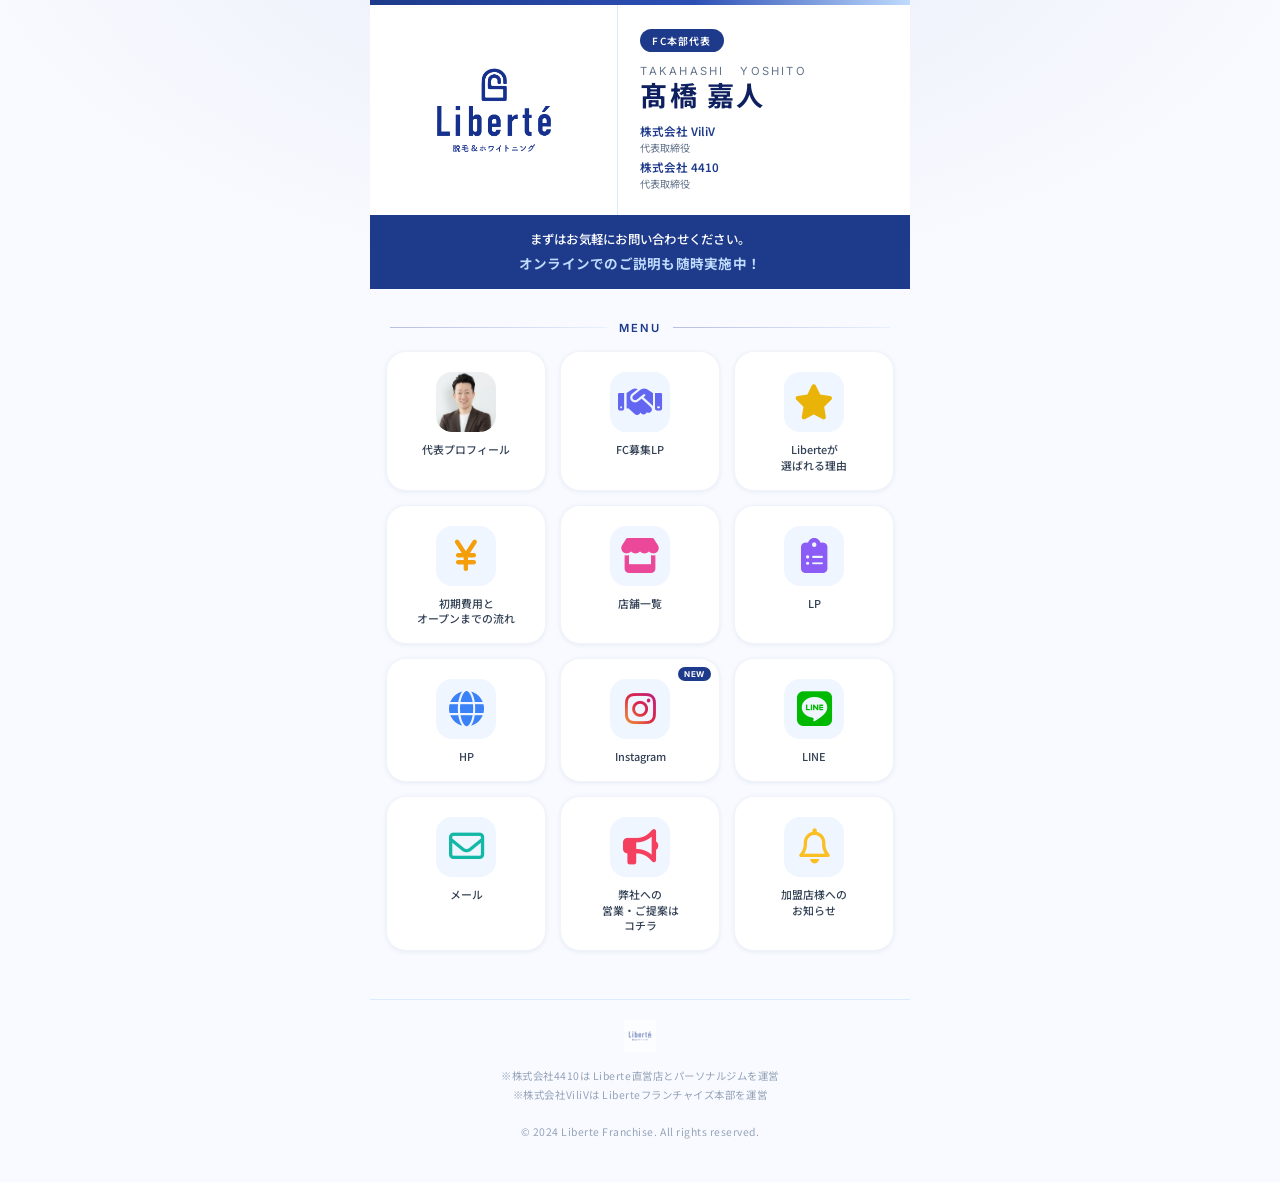
==== commit 5cff99bd: "Update profile page content and structure" ====
--- a/index.html
+++ b/index.html
@@ -1,255 +1,193 @@
 <!DOCTYPE html>
 <html lang="ja">
-
 <head>
   <meta charset="UTF-8" />
   <meta name="viewport" content="width=device-width, initial-scale=1.0" />
-  <meta name="description" content="Liberte フランチャイズ FC本部代表 髙橋嘉人のプロフィールページ。株式会社ViliV・株式会社4410 代表取締役。" />
-  <title>髙橋 嘉人 | 代表プロフィール | Liberte FC</title>
-  <link rel="preconnect" href="https://fonts.googleapis.com" />
-  <link rel="preconnect" href="https://fonts.gstatic.com" crossorigin />
-  <link
-    href="https://fonts.googleapis.com/css2?family=Noto+Sans+JP:wght@300;400;500;700;900&family=Cormorant+Garamond:ital,wght@0,300;0,400;0,600;1,300;1,400&family=Inter:wght@300;400;500;600;700&display=swap"
-    rel="stylesheet" />
-  <link rel="stylesheet" href="profile.css" />
+  <meta name="description" content="Liberte フランチャイズ FC本部代表 髙橋嘉人 プロフィールサイト。セルフ脱毛・セルフホワイトニングのフランチャイズ本部。" />
+  <title>Liberte FC | 髙橋嘉人 代表プロフィール</title>
+  <!-- FontAwesome for icons -->
+  <link rel="stylesheet" href="https://cdnjs.cloudflare.com/ajax/libs/font-awesome/6.4.0/css/all.min.css" />
+  <link rel="stylesheet" href="style.css" />
 </head>
-
 <body>
 
-  <!-- ===== BACK BUTTON ===== -->
-  <a href="index.html" class="back-btn" id="back-btn" aria-label="トップページへ戻る">
-    <span class="back-arrow">←</span>
-    <span>TOP</span>
-  </a>
+  <!-- ===== HERO SECTION ===== -->
+  <header class="hero" id="hero">
 
-  <!-- ===== HERO ===== -->
-  <section class="profile-hero" id="profile-hero">
-    <!-- Decorative background elements -->
-    <div class="hero-bg-circle hero-bg-circle--1"></div>
-    <div class="hero-bg-circle hero-bg-circle--2"></div>
-    <div class="hero-bg-orb"></div>
+    <!-- Profile card: photo + info -->
+    <div class="hero-profile" id="hero-profile">
 
-    <div class="hero-inner">
-
-      <!-- Photo -->
-      <div class="hero-photo-container" id="hero-photo">
-        <div class="photo-ring photo-ring--outer"></div>
-        <div class="photo-ring photo-ring--inner"></div>
-        <div class="photo-frame">
-          <img src="images/president.jpg" alt="髙橋 嘉人 代表取締役" class="president-photo" />
-        </div>
-        <div class="photo-badge">
-          <span>FC本部代表</span>
-        </div>
+      <!-- Logo (replacing photo position) -->
+      <div class="hero-photo-wrap hero-logo-wrap" id="photo-wrap">
+        <img src="images/logo.2.png" alt="Liberte ロゴ" />
       </div>
 
-      <!-- Name & Title -->
-      <div class="hero-text" id="hero-text">
-        <p class="hero-name-en">Takahashi &nbsp; Yoshito</p>
-        <h1 class="hero-name-ja">髙橋 嘉人</h1>
-        <div class="hero-divider">
-          <span></span><span class="divider-diamond">◆</span><span></span>
+      <!-- Info panel -->
+      <div class="hero-info" id="hero-info">
+        <span class="hero-title-badge">FC本部代表</span>
+
+        <div>
+          <p class="hero-name-en">Takahashi &nbsp; Yoshito</p>
+          <h1 class="hero-name-ja">髙橋 嘉人</h1>
         </div>
+
         <div class="hero-companies">
-          <div class="company-chip">
-            <span class="company-chip-name">株式会社 ViliV</span>
-            <span class="company-chip-role">代表取締役</span>
+          <div class="hero-company-item">
+            <span class="company-name">株式会社 ViliV</span>
+            <span class="company-role">代表取締役</span>
           </div>
-          <div class="company-chip">
-            <span class="company-chip-name">株式会社 4410</span>
-            <span class="company-chip-role">代表取締役</span>
+          <div class="hero-company-item">
+            <span class="company-name">株式会社 4410</span>
+            <span class="company-role">代表取締役</span>
           </div>
         </div>
       </div>
 
+    </div><!-- /.hero-profile -->
+
+    <!-- CTA Banner -->
+    <div class="hero-cta-banner" id="cta-banner">
+      まずはお気軽にお問い合わせください。
+      <strong>オンラインでのご説明も随時実施中！</strong>
     </div>
-  </section>
 
+  </header>
 
+  <!-- Section separator -->
+  <div class="section-title" id="menu-title" aria-hidden="true">
+    <div class="section-title-line"></div>
+    <span class="section-title-text">MENU</span>
+    <div class="section-title-line"></div>
+  </div>
 
-  <!-- ===== PROFILE BODY ===== -->
-  <main class="profile-body" id="profile-body">
+  <!-- ===== MENU GRID ===== -->
+  <main class="menu-section" id="menu-section">
+    <nav class="menu-grid" aria-label="メインメニュー">
 
-    <!-- Message from the President -->
-    <section class="profile-section reveal" id="section-message">
-      <div class="section-label">
-        <span class="label-line"></span>
-        <span class="label-text">MESSAGE</span>
-        <span class="label-line"></span>
-      </div>
-      <h2 class="section-heading">代表メッセージ</h2>
-      <div class="message-card">
-        <p class="message-text">
-          福井県内の小・中・高校を卒業後、近畿大学へ進学するも1年で中退。その後、大阪体育大学へ再入学し、卒業。<br /><br />
-          卒業後は福井市のフィットネスジムに就職し、3年間勤務したのち退職。独立を志し大阪へ渡り、7年間にわたり知識と経験を積む。<br /><br />
-          その後、地元・福井へ戻り、2016年に念願のパーソナルジムを開業。移転・拡大を経て順調に成長を続けていたが、コロナ禍の影響により約1年間、経営が大きく落ち込む。このままでは将来が立ち行かないと判断し、新たな挑戦として2021年に脱毛事業を開始。<br /><br />
-          翌2022年にはジム事業とあわせて法人化し、「無人セルフ業態」へと進化。さらに2023年にはセルフホワイトニングを導入し、店舗展開を加速させる。<br /><br />
-          知人の紹介をきっかけにフランチャイズ加盟を開始したことで、本事業モデルが全国展開可能であると確信。2025年1月より全国フランチャイズ展開を本格始動。<br /><br />
-          2026年4月現在、全国契約数20店舗（出店済12店舗）を達成。2029年には100店舗体制の構築を目指している。
-        </p>
-        <div class="message-sig">
-          <span class="sig-name">髙橋 嘉人</span>
-          <span class="sig-title">Liberte FC 代表</span>
+      <!-- 1: 代表プロフィール -->
+      <a href="profile.html" class="menu-card" id="card-profile" aria-label="代表プロフィール">
+        <div class="card-icon-wrap card-photo-wrap">
+          <img src="images/president.jpg" alt="髙橋 嘉人" class="card-face-img" />
         </div>
-      </div>
-    </section>
+        <span class="card-label">代表プロフィール</span>
+      </a>
 
-    <!-- Career -->
-    <section class="profile-section reveal" id="section-career">
-      <div class="section-label">
-        <span class="label-line"></span>
-        <span class="label-text">CAREER</span>
-        <span class="label-line"></span>
-      </div>
-      <h2 class="section-heading">経歴</h2>
-      <div class="timeline">
-        <div class="timeline-item">
-          <div class="timeline-content">
-            <span class="timeline-year">1983</span>
-            <p class="timeline-desc">福井県福井市に生まれる</p>
-          </div>
+      <!-- 2: FC募集LP -->
+      <a href="https://liberte.hirameki7.site/" target="_blank" rel="noopener noreferrer" class="menu-card" id="card-member-lp" aria-label="FC募集LP">
+        <div class="card-icon-wrap">
+          <i class="fa-solid fa-handshake flat-icon icon-handshake"></i>
         </div>
-        <div class="timeline-item">
-          <div class="timeline-content">
-            <span class="timeline-year">2002</span>
-            <p class="timeline-desc">近畿大学入学<br /><small>2003年中退</small></p>
-          </div>
+        <span class="card-label">FC募集LP</span>
+      </a>
+
+      <!-- 3: Liberteが選ばれる理由 -->
+      <a href="reasons.html" class="menu-card" id="card-reason" aria-label="Liberteが選ばれる理由">
+        <div class="card-icon-wrap">
+          <i class="fa-solid fa-star flat-icon icon-star"></i>
         </div>
-        <div class="timeline-item">
-          <div class="timeline-content">
-            <span class="timeline-year">2004</span>
-            <p class="timeline-desc">大阪体育大学入学</p>
-          </div>
+        <span class="card-label">Liberteが<br>選ばれる理由</span>
+      </a>
+
+      <!-- 4: 初期費用とオープンまでの流れ -->
+      <a href="cost-flow.html" class="menu-card" id="card-first-store" aria-label="初期費用とオープンまでの流れ">
+        <div class="card-icon-wrap">
+          <i class="fa-solid fa-yen-sign flat-icon icon-yen"></i>
         </div>
-        <div class="timeline-item">
-          <div class="timeline-content">
-            <span class="timeline-year">2008</span>
-            <p class="timeline-desc">大阪体育大学卒業<br /><small>フィットネスジムに就職（〜2010年）</small></p>
-          </div>
+        <span class="card-label">初期費用と<br>オープンまでの流れ</span>
+      </a>
+
+      <!-- 5: 店舗一覧 -->
+      <a href="shops.html" class="menu-card" id="card-open-store" aria-label="店舗一覧">
+        <div class="card-icon-wrap">
+          <i class="fa-solid fa-store flat-icon icon-store"></i>
         </div>
-        <div class="timeline-item">
-          <div class="timeline-content">
-            <span class="timeline-year">2010</span>
-            <p class="timeline-desc">独立を志し大阪へ</p>
-          </div>
+        <span class="card-label">店舗一覧</span>
+      </a>
+
+      <!-- 6: LP -->
+      <a href="#" class="menu-card" id="card-lp" aria-label="LP">
+        <div class="card-icon-wrap">
+          <i class="fa-solid fa-clipboard-list flat-icon icon-lp"></i>
         </div>
-        <div class="timeline-item">
-          <div class="timeline-content">
-            <span class="timeline-year">2018</span>
-            <p class="timeline-desc">福井にてパーソナルトレーニングスタジオ KiRANオープン</p>
-          </div>
+        <span class="card-label">LP</span>
+      </a>
+
+      <!-- 7: HP -->
+      <a href="https://liberte-salon.net/" target="_blank" rel="noopener noreferrer" class="menu-card" id="card-hp" aria-label="HP（ホームページ）">
+        <div class="card-icon-wrap">
+          <i class="fa-solid fa-globe flat-icon icon-hp"></i>
         </div>
-        <div class="timeline-item">
-          <div class="timeline-content">
-            <span class="timeline-year">2021</span>
-            <p class="timeline-desc">コロナを機に脱毛事業に参入<br /><small>脱毛サロンLiberteオープン</small></p>
-          </div>
+        <span class="card-label">HP</span>
+      </a>
+
+      <!-- 8: Instagram -->
+      <a href="https://www.instagram.com/sln_liberte/" target="_blank" rel="noopener noreferrer" class="menu-card" id="card-instagram" aria-label="Instagram">
+        <span class="badge-new">NEW</span>
+        <div class="card-icon-wrap">
+          <i class="fa-brands fa-instagram flat-icon icon-instagram"></i>
         </div>
-        <div class="timeline-item">
-          <div class="timeline-content">
-            <span class="timeline-year">2022</span>
-            <p class="timeline-desc">株式会社4410設立<br /><small>「KiRAN」「Liberte」の運営を開始。<br
-                  class="br-desktop" />Liberteの無人化モデルを確立し多店舗展開へ</small></p>
-          </div>
+        <span class="card-label">Instagram</span>
+      </a>
+
+      <!-- 9: LINE -->
+      <a href="https://line.me/ti/p/~sln_lbrt" target="_blank" rel="noopener noreferrer" class="menu-card" id="card-line" aria-label="LINE">
+        <div class="card-icon-wrap">
+          <i class="fa-brands fa-line flat-icon icon-line"></i>
         </div>
-        <div class="timeline-item">
-          <div class="timeline-content">
-            <span class="timeline-year">2023</span>
-            <p class="timeline-desc">Liberteにセルフホワイトニングサービス導入</p>
-          </div>
+        <span class="card-label">LINE</span>
+      </a>
+
+      <!-- 10: メール -->
+      <a href="mailto:info@4410-corp.jp" class="menu-card" id="card-mail" aria-label="メール">
+        <div class="card-icon-wrap">
+          <i class="fa-regular fa-envelope flat-icon icon-mail"></i>
         </div>
-        <div class="timeline-item">
-          <div class="timeline-content">
-            <span class="timeline-year">2025</span>
-            <p class="timeline-desc">株式会社ViliV設立<br /><small>Liberteフランチャイズ本部として全国展開開始</small></p>
-          </div>
+        <span class="card-label">メール</span>
+      </a>
+
+      <!-- 11: 弊社への営業・ご提案はコチラ -->
+      <a href="contact.html" class="menu-card" id="card-sales-general" aria-label="弊社への営業・ご提案はコチラ">
+        <div class="card-icon-wrap">
+          <i class="fa-solid fa-bullhorn flat-icon icon-sales"></i>
         </div>
-        <div class="timeline-item">
-          <div class="timeline-content">
-            <span class="timeline-year">現在</span>
-            <p class="timeline-desc">全国20店舗契約<br /><small>うち12店舗出店済</small></p>
-          </div>
+        <span class="card-label">弊社への<br>営業・ご提案は<br>コチラ</span>
+      </a>
+
+      <!-- 12: 加盟店様へのお知らせ -->
+      <a href="news.html" class="menu-card" id="card-contact-owner" aria-label="加盟店様へのお知らせ">
+        <div class="card-icon-wrap">
+          <i class="fa-regular fa-bell flat-icon icon-bell"></i>
         </div>
-        <div class="timeline-item">
-          <div class="timeline-content">
-            <span class="timeline-year">2029</span>
-            <p class="timeline-desc">全国100店舗展開<br /><small>将来目標</small></p>
-          </div>
-        </div>
-      </div>
-    </section>
+        <span class="card-label">加盟店様への<br>お知らせ</span>
+      </a>
 
-    <!-- Business -->
-    <section class="profile-section reveal" id="section-business">
-      <div class="section-label">
-        <span class="label-line"></span>
-        <span class="label-text">BUSINESS</span>
-        <span class="label-line"></span>
-      </div>
-      <h2 class="section-heading">パーソナルジムの事業について</h2>
-      <div class="business-grid">
-        <a href="https://kiran-bodymake.jp" target="_blank" rel="noopener noreferrer" class="biz-card biz-link">
-          <div class="biz-icon">🏋️</div>
-          <div class="biz-content">
-            <h3 class="biz-title">パーソナルトレーニングスタジオ KiRAN</h3>
-            <p class="biz-desc">身体づくりから美容まで。4410が運営する直営ジムで理想の体を実現。</p>
-            <span class="biz-link-text">公式サイトを見る &rarr;</span>
-          </div>
-        </a>
-      </div>
-    </section>
-
-    <!-- Qualifications -->
-    <section class="profile-section reveal" id="section-qualifications">
-      <div class="section-label">
-        <span class="label-line"></span>
-        <span class="label-text">QUALIFICATIONS</span>
-        <span class="label-line"></span>
-      </div>
-      <h2 class="section-heading">所有資格</h2>
-      <div class="qualifications-card">
-        <ul class="qualifications-list">
-          <li>健康運動指導士</li>
-          <li>健康管理士一般指導員</li>
-          <li>健康管理能力検定1級</li>
-          <li>JCCAアドバンストトレーナー</li>
-          <li>SAQインストラクター</li>
-          <li>スポーツ心理士</li>
-          <li>中学・高校保健体育教員免許</li>
-          <li>高校福祉教員免許</li>
-          <li>調理師免許</li>
-          <li>食育インストラクター</li>
-          <li>青汁マイスター</li>
-        </ul>
-      </div>
-    </section>
-
-    <!-- Contact CTA -->
-    <section class="profile-section reveal" id="section-cta">
-      <div class="cta-block">
-        <p class="cta-subtitle">フランチャイズ加盟・出店について</p>
-        <h2 class="cta-title">お気軽にご相談ください</h2>
-        <p class="cta-desc">オンラインでのご説明も随時実施中！<br />まずはお問い合わせください。</p>
-        <a href="index.html" class="cta-btn" id="cta-index-btn">
-          <span>TOP に戻る</span>
-          <span class="btn-arrow">→</span>
-        </a>
-      </div>
-    </section>
-
+    </nav>
   </main>
 
   <!-- ===== FOOTER ===== -->
-  <footer class="profile-footer" id="profile-footer">
+  <footer id="footer">
     <img src="images/logo.png" alt="Liberte" class="footer-logo" />
     <p class="footer-text">
-      ※株式会社4410は Liberte直営店とパーソナルジムを運営<br />
-      ※株式会社ViliVは Liberteフランチャイズ本部を運営<br /><br />
+      ※株式会社4410は Liberte直営店とパーソナルジムを運営<br>
+      ※株式会社ViliVは Liberteフランチャイズ本部を運営<br><br>
       © 2024 Liberte Franchise. All rights reserved.
     </p>
   </footer>
 
-  <script src="profile.js"></script>
+  <!-- ===== PASSWORD MODAL ===== -->
+  <div class="modal-overlay" id="password-modal">
+    <div class="modal-content">
+      <h3 class="modal-title">パスワード入力</h3>
+      <p class="modal-text">加盟店専用ページです。<br>パスワードを入力してください。</p>
+      <input type="password" id="modal-password-input" class="modal-input" placeholder="パスワード" />
+      <p id="modal-error-msg" class="modal-error"></p>
+      <div class="modal-actions">
+        <button id="modal-cancel-btn" class="modal-btn btn-cancel">キャンセル</button>
+        <button id="modal-submit-btn" class="modal-btn btn-submit">確認</button>
+      </div>
+    </div>
+  </div>
+
+  <script src="script.js"></script>
 </body>
-
 </html>
--- a/style.css
+++ b/style.css
@@ -0,0 +1,643 @@
+/* ==========================================
+   Liberte Profile Site - style.css
+   Brand: Navy Blue × White × Sky Blue
+   ========================================== */
+
+@import url('https://fonts.googleapis.com/css2?family=Noto+Sans+JP:wght@300;400;500;700&family=Cormorant+Garamond:ital,wght@0,400;0,600;1,400&family=Inter:wght@300;400;500;600&display=swap');
+
+/* --- Reset --- */
+*, *::before, *::after { box-sizing: border-box; margin: 0; padding: 0; }
+
+:root {
+  --navy:        #1e3a8a;
+  --navy-dark:   #0f2060;
+  --navy-mid:    #2c4fb5;
+  --sky:         #dbeafe;
+  --sky-light:   #eff6ff;
+  --sky-mid:     #bfdbfe;
+  --white:       #ffffff;
+  --off-white:   #f8faff;
+  --text-dark:   #0f172a;
+  --text-mid:    #334155;
+  --text-soft:   #64748b;
+  --text-light:  #94a3b8;
+  --accent:      #3b82f6;
+  --gold:        #c9956c;
+
+  --shadow-xs:   0 1px 4px rgba(30,58,138,0.08);
+  --shadow-sm:   0 2px 12px rgba(30,58,138,0.10);
+  --shadow-md:   0 6px 28px rgba(30,58,138,0.14);
+  --shadow-lg:   0 16px 48px rgba(30,58,138,0.18);
+  --radius:      20px;
+  --radius-sm:   12px;
+  --radius-xs:   8px;
+}
+
+html {
+  font-family: 'Noto Sans JP', 'Inter', sans-serif;
+  background: var(--off-white);
+  color: var(--text-dark);
+  scroll-behavior: smooth;
+}
+
+body {
+  min-height: 100vh;
+  display: flex;
+  flex-direction: column;
+  align-items: center;
+  background: var(--off-white);
+  background-image:
+    radial-gradient(ellipse 80% 50% at 50% -10%, rgba(30,58,138,0.07) 0%, transparent 70%);
+}
+
+/* ==========================================
+   HERO SECTION
+   ========================================== */
+
+.hero {
+  width: 100%;
+  max-width: 540px;
+  background: var(--white);
+  overflow: hidden;
+  position: relative;
+}
+
+/* Top bar navy accent */
+.hero::before {
+  content: '';
+  display: block;
+  width: 100%;
+  height: 5px;
+  background: linear-gradient(90deg, var(--navy) 0%, var(--navy-mid) 60%, var(--sky-mid) 100%);
+}
+
+/* Logo strip */
+.hero-logo-strip {
+  display: flex;
+  align-items: center;
+  justify-content: center;
+  padding: 24px 24px 20px;
+  border-bottom: 1px solid var(--sky);
+  background: var(--off-white);
+}
+
+.hero-logo-strip .logo-card {
+  display: flex;
+  align-items: center;
+  justify-content: center;
+  background: var(--white);
+  border-radius: 16px;
+  box-shadow: 0 4px 18px rgba(30,58,138,0.13);
+  padding: 14px 28px;
+  border: 1px solid rgba(30,58,138,0.06);
+}
+
+.hero-logo-strip img {
+  height: 68px;
+  width: auto;
+  object-fit: contain;
+}
+
+/* Profile card inside hero */
+.hero-profile {
+  display: flex;
+  flex-direction: row;
+  align-items: stretch;
+  min-height: 190px;
+  position: relative;
+}
+
+/* President photo */
+.hero-photo-wrap {
+  flex: 0 0 46%;
+  position: relative;
+  overflow: hidden;
+  background: var(--sky-light);
+}
+
+.hero-photo-wrap img {
+  width: 100%;
+  height: 100%;
+  object-fit: cover;
+  object-position: top center;
+  display: block;
+}
+
+/* Logo in hero left panel */
+.hero-logo-wrap {
+  display: flex;
+  align-items: center;
+  justify-content: center;
+  background: var(--white) !important;
+  border-right: 1px solid var(--sky);
+}
+
+.hero-logo-wrap img {
+  width: 80%;
+  height: auto !important;
+  object-fit: contain !important;
+  object-position: center !important;
+  padding: 16px;
+}
+
+/* Placeholder when no photo */
+.photo-placeholder {
+  width: 100%;
+  height: 100%;
+  min-height: 260px;
+  display: flex;
+  flex-direction: column;
+  align-items: center;
+  justify-content: center;
+  gap: 8px;
+  background: linear-gradient(135deg, var(--sky-light), var(--sky));
+  color: var(--text-soft);
+  font-size: 0.75rem;
+  text-align: center;
+  padding: 16px;
+}
+
+.photo-placeholder-icon {
+  font-size: 3rem;
+  opacity: 0.5;
+}
+
+/* Profile info panel */
+.hero-info {
+  flex: 1;
+  padding: 24px 20px 24px 22px;
+  display: flex;
+  flex-direction: column;
+  justify-content: center;
+  gap: 12px;
+  background: var(--white);
+}
+
+.hero-title-badge {
+  display: inline-block;
+  font-size: 0.62rem;
+  font-weight: 600;
+  letter-spacing: 0.12em;
+  color: var(--white);
+  background: var(--navy);
+  padding: 4px 12px;
+  border-radius: 40px;
+  align-self: flex-start;
+}
+
+.hero-name-en {
+  font-family: 'Inter', sans-serif;
+  font-size: 0.7rem;
+  font-weight: 400;
+  letter-spacing: 0.2em;
+  color: var(--text-soft);
+  text-transform: uppercase;
+}
+
+.hero-name-ja {
+  font-family: 'Noto Sans JP', sans-serif;
+  font-size: 1.7rem;
+  font-weight: 700;
+  letter-spacing: 0.08em;
+  color: var(--navy-dark);
+  line-height: 1.2;
+}
+
+.hero-companies {
+  display: flex;
+  flex-direction: column;
+  gap: 4px;
+}
+
+.hero-company-item {
+  display: flex;
+  flex-direction: column;
+  gap: 1px;
+}
+
+.company-name {
+  font-size: 0.72rem;
+  font-weight: 600;
+  color: var(--navy);
+}
+
+.company-role {
+  font-size: 0.63rem;
+  color: var(--text-soft);
+  font-weight: 400;
+}
+
+/* CTA banner */
+.hero-cta-banner {
+  background: var(--navy);
+  color: var(--white);
+  text-align: center;
+  padding: 14px 20px;
+  font-size: 0.78rem;
+  font-weight: 500;
+  line-height: 1.7;
+  letter-spacing: 0.02em;
+}
+
+.hero-cta-banner strong {
+  display: block;
+  font-size: 0.85rem;
+  font-weight: 700;
+  color: var(--sky-mid);
+  margin-top: 2px;
+}
+
+/* ==========================================
+   SECTION TITLE
+   ========================================== */
+
+.section-title {
+  width: 100%;
+  max-width: 540px;
+  padding: 32px 20px 16px;
+  display: flex;
+  align-items: center;
+  gap: 12px;
+}
+
+.section-title-line {
+  flex: 1;
+  height: 1px;
+  background: linear-gradient(90deg, var(--navy) 0%, var(--sky-mid) 100%);
+  opacity: 0.3;
+}
+
+.section-title-text {
+  font-family: 'Inter', sans-serif;
+  font-size: 0.7rem;
+  font-weight: 600;
+  letter-spacing: 0.2em;
+  color: var(--navy);
+  text-transform: uppercase;
+}
+
+/* ==========================================
+   MENU GRID
+   ========================================== */
+
+.menu-section {
+  width: 100%;
+  max-width: 540px;
+  padding: 0 16px 48px;
+}
+
+.menu-grid {
+  display: grid;
+  grid-template-columns: repeat(3, 1fr);
+  gap: 14px;
+}
+
+/* ==========================================
+   MENU CARD
+   ========================================== */
+
+.menu-card {
+  position: relative;
+  display: flex;
+  flex-direction: column;
+  align-items: center;
+  justify-content: flex-start;
+  gap: 10px;
+  padding: 20px 10px 16px;
+  background: var(--white);
+  border-radius: var(--radius);
+  box-shadow: var(--shadow-xs);
+  border: 1.5px solid rgba(30,58,138,0.06);
+  cursor: pointer;
+  text-decoration: none;
+  color: var(--text-dark);
+  overflow: hidden;
+  transition:
+    transform 0.24s cubic-bezier(.34,1.56,.64,1),
+    box-shadow 0.24s ease,
+    border-color 0.24s ease;
+}
+
+/* Bottom accent line */
+.menu-card::after {
+  content: '';
+  position: absolute;
+  bottom: 0;
+  left: 0;
+  right: 0;
+  height: 3px;
+  background: linear-gradient(90deg, var(--navy), var(--navy-mid));
+  transform: scaleX(0);
+  transform-origin: left;
+  transition: transform 0.28s ease;
+}
+
+.menu-card:hover {
+  transform: translateY(-6px) scale(1.02);
+  box-shadow: var(--shadow-lg);
+  border-color: rgba(30,58,138,0.18);
+}
+
+.menu-card:hover::after {
+  transform: scaleX(1);
+}
+
+.menu-card:active {
+  transform: translateY(-2px) scale(1.01);
+}
+
+/* Icon wrapper */
+.card-icon-wrap {
+  position: relative;
+  z-index: 1;
+  width: 60px;
+  height: 60px;
+  border-radius: 16px;
+  display: flex;
+  align-items: center;
+  justify-content: center;
+  background: var(--sky-light);
+  flex-shrink: 0;
+  transition: background 0.24s ease;
+  overflow: hidden;
+}
+
+.menu-card:hover .card-icon-wrap {
+  background: var(--sky);
+}
+
+/* Face photo inside card */
+.card-photo-wrap {
+  background: transparent !important;
+  border-radius: 16px !important;
+}
+
+.card-face-img {
+  width: 100%;
+  height: 100%;
+  object-fit: cover;
+  object-position: top center;
+  border-radius: 14px;
+  display: block;
+}
+
+.flat-icon {
+  font-size: 2.2rem;
+  line-height: 1;
+  color: var(--navy-mid);
+}
+
+/* Brand & Specific Colors */
+.icon-handshake { color: #6366f1; }
+.icon-yen { color: #f59e0b; }
+.icon-star { color: #eab308; }
+.icon-store { color: #ec4899; }
+.icon-lp { color: #8b5cf6; }
+.icon-hp { color: #3b82f6; }
+
+/* Instagram Gradient */
+.icon-instagram {
+  background: -webkit-linear-gradient(45deg, #f09433 0%, #e6683c 25%, #dc2743 50%, #cc2366 75%, #bc1888 100%);
+  -webkit-background-clip: text;
+  -webkit-text-fill-color: transparent;
+}
+
+/* LINE Color */
+.icon-line { color: #00B900; }
+
+.icon-mail { color: #14b8a6; }
+.icon-sales { color: #f43f5e; }
+.icon-bell { color: #fbbf24; }
+
+/* Label */
+.card-label {
+  position: relative;
+  z-index: 1;
+  font-size: 0.68rem;
+  font-weight: 500;
+  line-height: 1.45;
+  text-align: center;
+  color: var(--text-mid);
+  word-break: keep-all;
+  overflow-wrap: break-word;
+}
+
+/* Badge NEW */
+.badge-new {
+  position: absolute;
+  top: 8px;
+  right: 8px;
+  background: var(--navy);
+  color: var(--white);
+  font-size: 0.5rem;
+  font-weight: 700;
+  font-family: 'Inter', sans-serif;
+  letter-spacing: 0.08em;
+  padding: 2px 6px;
+  border-radius: 20px;
+  z-index: 3;
+}
+
+/* ==========================================
+   FOOTER
+   ========================================== */
+
+footer {
+  width: 100%;
+  max-width: 540px;
+  margin-top: auto;
+  padding: 20px 20px 40px;
+  text-align: center;
+  border-top: 1px solid var(--sky);
+}
+
+.footer-logo {
+  height: 32px;
+  width: auto;
+  margin-bottom: 10px;
+  opacity: 0.6;
+}
+
+.footer-text {
+  font-size: 0.65rem;
+  color: var(--text-light);
+  letter-spacing: 0.05em;
+  line-height: 1.8;
+}
+
+/* ==========================================
+   ANIMATIONS
+   ========================================== */
+
+@keyframes fadeSlideUp {
+  from { opacity: 0; transform: translateY(16px); }
+  to   { opacity: 1; transform: translateY(0); }
+}
+
+.hero {
+  animation: fadeSlideUp 0.5s ease both;
+}
+
+.menu-card {
+  animation: fadeSlideUp 0.45s ease both;
+}
+
+.menu-card:nth-child(1)  { animation-delay: 0.06s; }
+.menu-card:nth-child(2)  { animation-delay: 0.12s; }
+.menu-card:nth-child(3)  { animation-delay: 0.18s; }
+.menu-card:nth-child(4)  { animation-delay: 0.24s; }
+.menu-card:nth-child(5)  { animation-delay: 0.30s; }
+.menu-card:nth-child(6)  { animation-delay: 0.36s; }
+.menu-card:nth-child(7)  { animation-delay: 0.42s; }
+.menu-card:nth-child(8)  { animation-delay: 0.48s; }
+.menu-card:nth-child(9)  { animation-delay: 0.54s; }
+.menu-card:nth-child(10) { animation-delay: 0.60s; }
+.menu-card:nth-child(11) { animation-delay: 0.66s; }
+.menu-card:nth-child(12) { animation-delay: 0.72s; }
+
+/* ==========================================
+   RESPONSIVE
+   ========================================== */
+
+@media (max-width: 400px) {
+  .hero-name-ja    { font-size: 1.45rem; }
+  .menu-grid       { gap: 10px; }
+  .card-icon-wrap  { width: 52px; height: 52px; }
+  .card-icon       { font-size: 1.55rem; }
+  .card-label      { font-size: 0.63rem; }
+  .menu-card       { padding: 16px 8px 14px; }
+}
+
+/* ==========================================
+   PASSWORD MODAL
+   ========================================== */
+
+.modal-overlay {
+  position: fixed;
+  top: 0; left: 0; right: 0; bottom: 0;
+  background: rgba(15, 23, 42, 0.6);
+  backdrop-filter: blur(4px);
+  -webkit-backdrop-filter: blur(4px);
+  display: flex;
+  align-items: center;
+  justify-content: center;
+  z-index: 10000;
+  opacity: 0;
+  visibility: hidden;
+  transition: all 0.3s ease;
+}
+
+.modal-overlay.active {
+  opacity: 1;
+  visibility: visible;
+}
+
+.modal-content {
+  background: var(--white);
+  width: 90%;
+  max-width: 340px;
+  border-radius: var(--radius);
+  padding: 24px;
+  box-shadow: var(--shadow-lg);
+  transform: translateY(20px);
+  transition: transform 0.3s cubic-bezier(0.34, 1.56, 0.64, 1);
+  text-align: center;
+}
+
+.modal-overlay.active .modal-content {
+  transform: translateY(0);
+}
+
+.modal-title {
+  font-size: 1.1rem;
+  font-weight: 700;
+  color: var(--navy-dark);
+  margin-bottom: 8px;
+}
+
+.modal-text {
+  font-size: 0.85rem;
+  color: var(--text-mid);
+  margin-bottom: 16px;
+  line-height: 1.5;
+}
+
+.modal-input {
+  width: 100%;
+  padding: 12px 16px;
+  border: 1.5px solid var(--sky-mid);
+  border-radius: var(--radius-sm);
+  font-size: 1rem;
+  margin-bottom: 8px;
+  outline: none;
+  transition: border-color 0.2s;
+  text-align: center;
+}
+
+.modal-input:focus {
+  border-color: var(--navy);
+}
+
+.modal-error {
+  color: #ef4444;
+  font-size: 0.75rem;
+  min-height: 18px;
+  margin-bottom: 16px;
+}
+
+.modal-actions {
+  display: flex;
+  gap: 12px;
+}
+
+.modal-btn {
+  flex: 1;
+  padding: 12px;
+  border: none;
+  border-radius: var(--radius-sm);
+  font-size: 0.9rem;
+  font-weight: 600;
+  cursor: pointer;
+  transition: background 0.2s, transform 0.1s;
+}
+
+.modal-btn:active {
+  transform: scale(0.96);
+}
+
+.btn-cancel {
+  background: var(--sky-light);
+  color: var(--text-mid);
+}
+
+.btn-cancel:hover {
+  background: var(--sky);
+}
+
+.btn-submit {
+  background: var(--navy);
+  color: var(--white);
+}
+
+.btn-submit:hover {
+  background: var(--navy-mid);
+}
+
+/* ==========================================
+   UTILITIES
+   ========================================== */
+
+.nowrap-span {
+  display: inline-block;
+  white-space: nowrap;
+}
+
+.br-sp {
+  display: none;
+}
+
+@media (max-width: 480px) {
+  .br-sp {
+    display: block;
+  }
+}
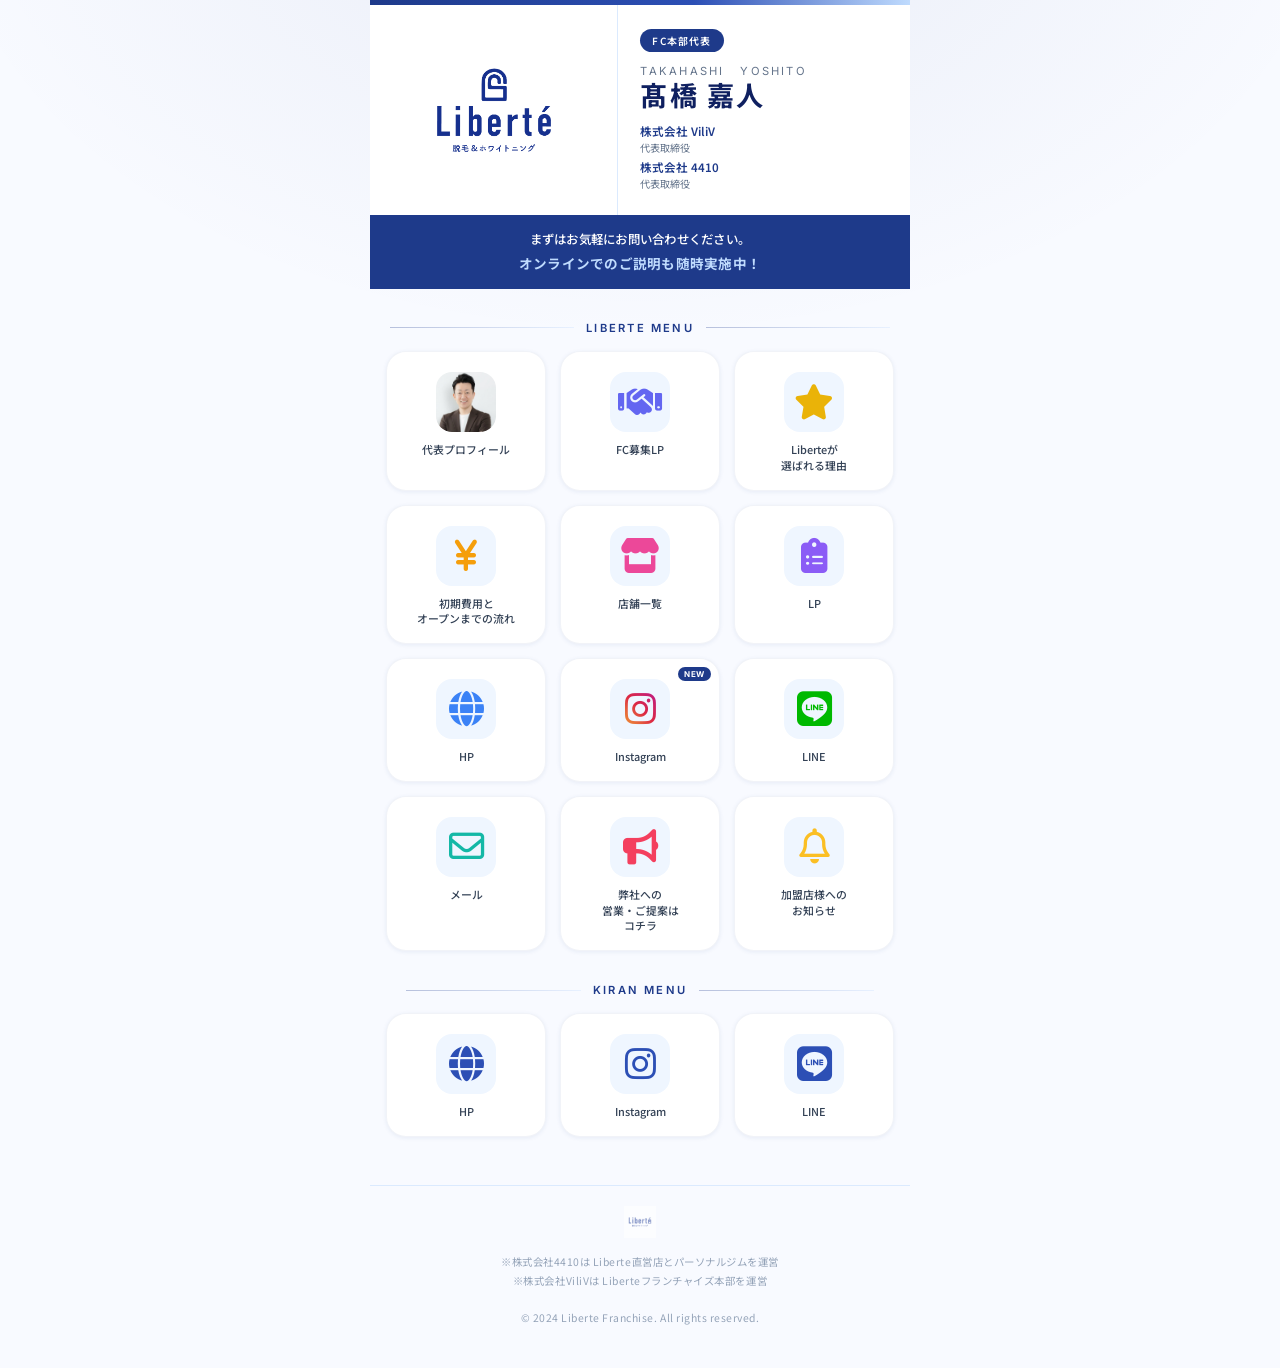
==== commit 752d8894: "Update section titles and add KiRAN menu" ====
--- a/index.html
+++ b/index.html
@@ -53,10 +53,10 @@
 
   </header>
 
-  <!-- Section separator -->
+  <!-- Section separator: Liberte MENU -->
   <div class="section-title" id="menu-title" aria-hidden="true">
     <div class="section-title-line"></div>
-    <span class="section-title-text">MENU</span>
+    <span class="section-title-text">Liberte MENU</span>
     <div class="section-title-line"></div>
   </div>
 
@@ -159,6 +159,42 @@
           <i class="fa-regular fa-bell flat-icon icon-bell"></i>
         </div>
         <span class="card-label">加盟店様への<br>お知らせ</span>
+      </a>
+
+    </nav>
+
+    <!-- Section separator: KiRAN MENU -->
+    <div class="section-title section-title--kiran" id="kiran-menu-title" aria-hidden="true">
+      <div class="section-title-line"></div>
+      <span class="section-title-text">KiRAN MENU</span>
+      <div class="section-title-line"></div>
+    </div>
+
+    <!-- ===== KiRAN MENU GRID ===== -->
+    <nav class="menu-grid kiran-grid" aria-label="KiRAN メニュー">
+
+      <!-- 1: KiRAN HP -->
+      <a href="https://kiran-bodymake.jp/" target="_blank" rel="noopener noreferrer" class="menu-card kiran-card kiran-card--hp" id="card-kiran-hp" aria-label="KiRAN HP（ホームページ）">
+        <div class="card-icon-wrap">
+          <i class="fa-solid fa-globe flat-icon icon-kiran-hp"></i>
+        </div>
+        <span class="card-label">HP</span>
+      </a>
+
+      <!-- 2: KiRAN Instagram -->
+      <a href="https://www.instagram.com/pts_kiran/" target="_blank" rel="noopener noreferrer" class="menu-card kiran-card kiran-card--insta" id="card-kiran-instagram" aria-label="KiRAN Instagram">
+        <div class="card-icon-wrap">
+          <i class="fa-brands fa-instagram flat-icon icon-kiran-instagram"></i>
+        </div>
+        <span class="card-label">Instagram</span>
+      </a>
+
+      <!-- 3: KiRAN LINE -->
+      <a href="https://lin.ee/DVevk8Wc" target="_blank" rel="noopener noreferrer" class="menu-card kiran-card kiran-card--line" id="card-kiran-line" aria-label="KiRAN LINE">
+        <div class="card-icon-wrap">
+          <i class="fa-brands fa-line flat-icon icon-kiran-line"></i>
+        </div>
+        <span class="card-label">LINE</span>
       </a>
 
     </nav>
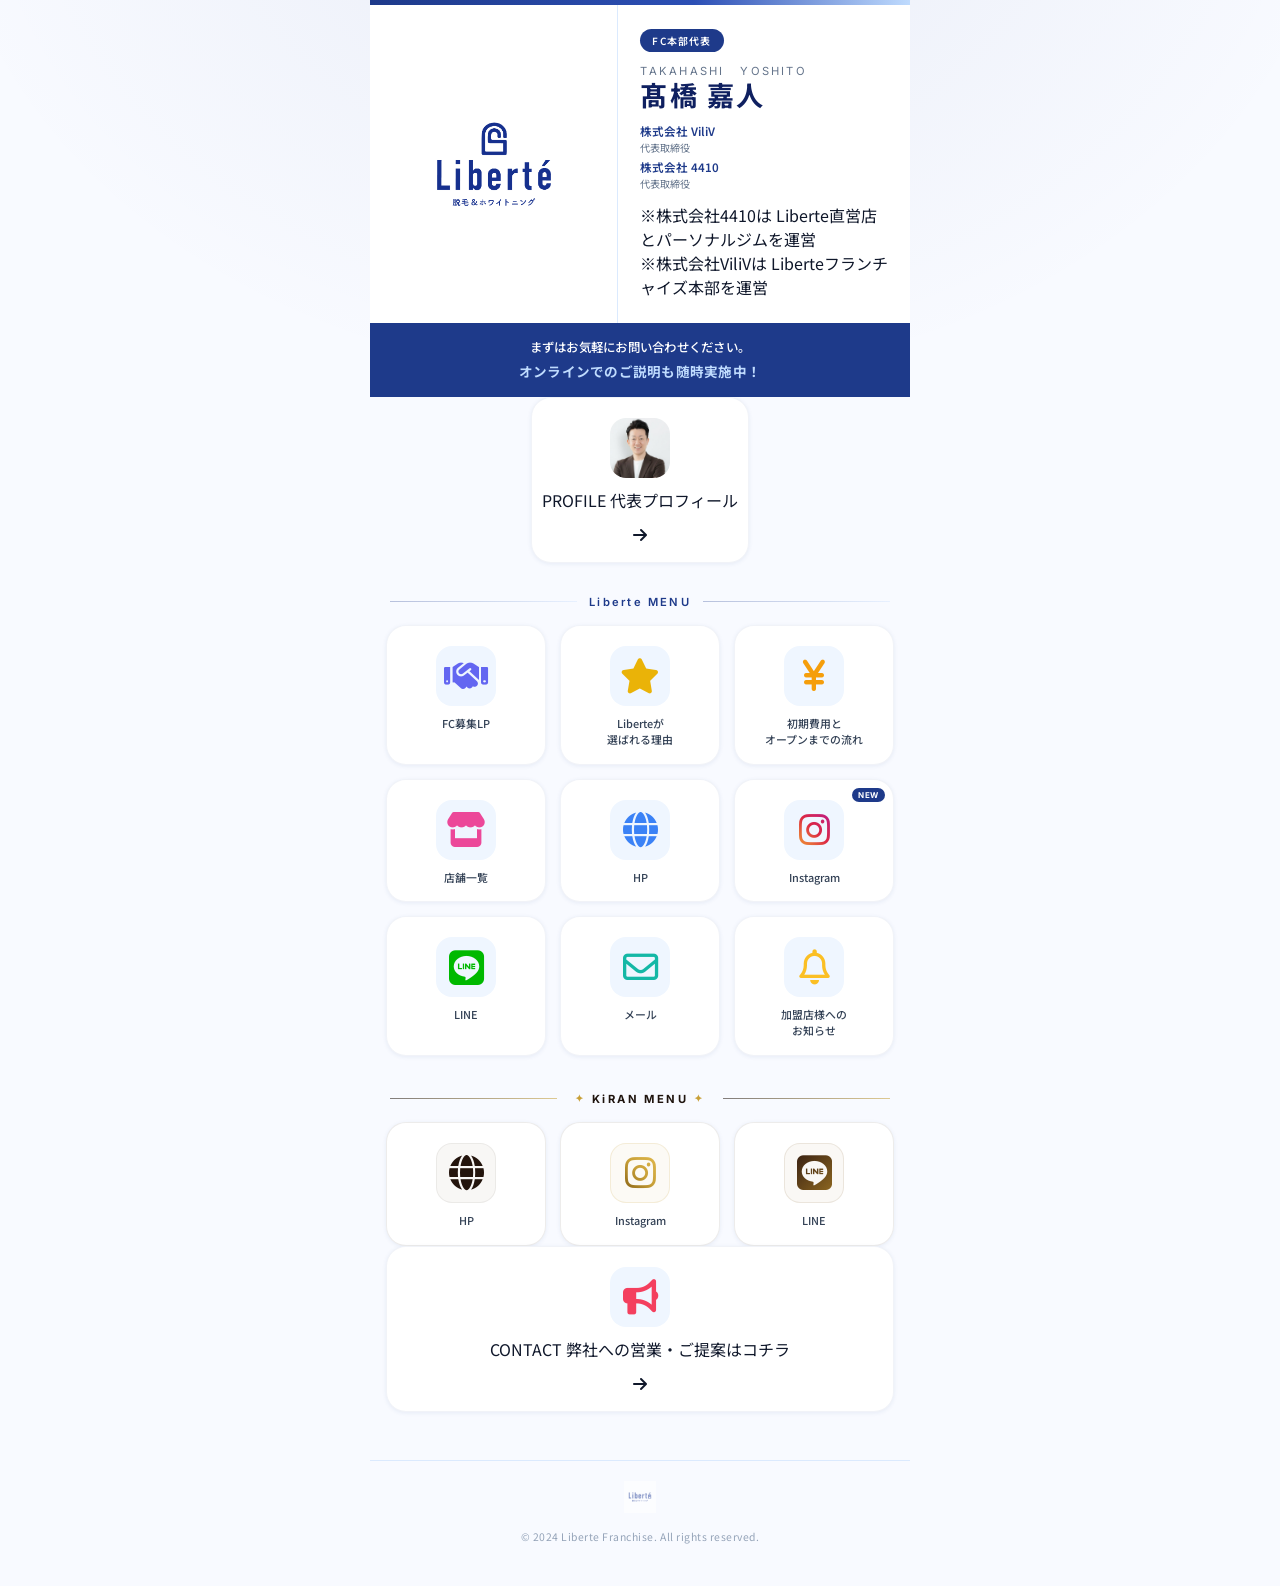
==== commit b5e141f1: "Enhance company information and profile banner Added company notes and updated profile banner sectio" ====
--- a/index.html
+++ b/index.html
@@ -41,6 +41,11 @@
             <span class="company-role">代表取締役</span>
           </div>
         </div>
+
+        <p class="hero-company-note">
+          ※株式会社4410は Liberte直営店とパーソナルジムを運営<br>
+          ※株式会社ViliVは Liberteフランチャイズ本部を運営
+        </p>
       </div>
 
     </div><!-- /.hero-profile -->
@@ -52,6 +57,22 @@
     </div>
 
   </header>
+
+  <!-- ===== PROFILE BANNER (Above Menu) ===== -->
+  <div class="profile-banner-wrap">
+    <a href="profile.html" class="menu-card profile-banner-card" id="card-profile" aria-label="代表プロフィール">
+      <div class="card-icon-wrap card-photo-wrap profile-banner-photo">
+        <img src="images/president.jpg" alt="髙橋 嘉人" class="card-face-img" />
+      </div>
+      <div class="profile-banner-text">
+        <span class="profile-banner-sub">PROFILE</span>
+        <span class="profile-banner-title">代表プロフィール</span>
+      </div>
+      <span class="banner-arrow-badge" aria-hidden="true">
+        <i class="fa-solid fa-arrow-right"></i>
+      </span>
+    </a>
+  </div>
 
   <!-- Section separator: Liberte MENU -->
   <div class="section-title" id="menu-title" aria-hidden="true">
@@ -64,15 +85,7 @@
   <main class="menu-section" id="menu-section">
     <nav class="menu-grid" aria-label="メインメニュー">
 
-      <!-- 1: 代表プロフィール -->
-      <a href="profile.html" class="menu-card" id="card-profile" aria-label="代表プロフィール">
-        <div class="card-icon-wrap card-photo-wrap">
-          <img src="images/president.jpg" alt="髙橋 嘉人" class="card-face-img" />
-        </div>
-        <span class="card-label">代表プロフィール</span>
-      </a>
-
-      <!-- 2: FC募集LP -->
+      <!-- 1: FC募集LP -->
       <a href="https://liberte.hirameki7.site/" target="_blank" rel="noopener noreferrer" class="menu-card" id="card-member-lp" aria-label="FC募集LP">
         <div class="card-icon-wrap">
           <i class="fa-solid fa-handshake flat-icon icon-handshake"></i>
@@ -80,7 +93,7 @@
         <span class="card-label">FC募集LP</span>
       </a>
 
-      <!-- 3: Liberteが選ばれる理由 -->
+      <!-- 2: Liberteが選ばれる理由 -->
       <a href="reasons.html" class="menu-card" id="card-reason" aria-label="Liberteが選ばれる理由">
         <div class="card-icon-wrap">
           <i class="fa-solid fa-star flat-icon icon-star"></i>
@@ -88,7 +101,7 @@
         <span class="card-label">Liberteが<br>選ばれる理由</span>
       </a>
 
-      <!-- 4: 初期費用とオープンまでの流れ -->
+      <!-- 3: 初期費用とオープンまでの流れ -->
       <a href="cost-flow.html" class="menu-card" id="card-first-store" aria-label="初期費用とオープンまでの流れ">
         <div class="card-icon-wrap">
           <i class="fa-solid fa-yen-sign flat-icon icon-yen"></i>
@@ -96,7 +109,7 @@
         <span class="card-label">初期費用と<br>オープンまでの流れ</span>
       </a>
 
-      <!-- 5: 店舗一覧 -->
+      <!-- 4: 店舗一覧 -->
       <a href="shops.html" class="menu-card" id="card-open-store" aria-label="店舗一覧">
         <div class="card-icon-wrap">
           <i class="fa-solid fa-store flat-icon icon-store"></i>
@@ -104,15 +117,7 @@
         <span class="card-label">店舗一覧</span>
       </a>
 
-      <!-- 6: LP -->
-      <a href="#" class="menu-card" id="card-lp" aria-label="LP">
-        <div class="card-icon-wrap">
-          <i class="fa-solid fa-clipboard-list flat-icon icon-lp"></i>
-        </div>
-        <span class="card-label">LP</span>
-      </a>
-
-      <!-- 7: HP -->
+      <!-- 5: HP -->
       <a href="https://liberte-salon.net/" target="_blank" rel="noopener noreferrer" class="menu-card" id="card-hp" aria-label="HP（ホームページ）">
         <div class="card-icon-wrap">
           <i class="fa-solid fa-globe flat-icon icon-hp"></i>
@@ -120,7 +125,7 @@
         <span class="card-label">HP</span>
       </a>
 
-      <!-- 8: Instagram -->
+      <!-- 6: Instagram -->
       <a href="https://www.instagram.com/sln_liberte/" target="_blank" rel="noopener noreferrer" class="menu-card" id="card-instagram" aria-label="Instagram">
         <span class="badge-new">NEW</span>
         <div class="card-icon-wrap">
@@ -129,7 +134,7 @@
         <span class="card-label">Instagram</span>
       </a>
 
-      <!-- 9: LINE -->
+      <!-- 7: LINE -->
       <a href="https://line.me/ti/p/~sln_lbrt" target="_blank" rel="noopener noreferrer" class="menu-card" id="card-line" aria-label="LINE">
         <div class="card-icon-wrap">
           <i class="fa-brands fa-line flat-icon icon-line"></i>
@@ -137,7 +142,7 @@
         <span class="card-label">LINE</span>
       </a>
 
-      <!-- 10: メール -->
+      <!-- 8: メール -->
       <a href="mailto:info@4410-corp.jp" class="menu-card" id="card-mail" aria-label="メール">
         <div class="card-icon-wrap">
           <i class="fa-regular fa-envelope flat-icon icon-mail"></i>
@@ -145,15 +150,7 @@
         <span class="card-label">メール</span>
       </a>
 
-      <!-- 11: 弊社への営業・ご提案はコチラ -->
-      <a href="contact.html" class="menu-card" id="card-sales-general" aria-label="弊社への営業・ご提案はコチラ">
-        <div class="card-icon-wrap">
-          <i class="fa-solid fa-bullhorn flat-icon icon-sales"></i>
-        </div>
-        <span class="card-label">弊社への<br>営業・ご提案は<br>コチラ</span>
-      </a>
-
-      <!-- 12: 加盟店様へのお知らせ -->
+      <!-- 9: 加盟店様へのお知らせ -->
       <a href="news.html" class="menu-card" id="card-contact-owner" aria-label="加盟店様へのお知らせ">
         <div class="card-icon-wrap">
           <i class="fa-regular fa-bell flat-icon icon-bell"></i>
@@ -198,14 +195,28 @@
       </a>
 
     </nav>
+
+    <!-- ===== SALES / PROPOSAL BANNER (Below KiRAN Menu) ===== -->
+    <div class="sales-banner-wrap">
+      <a href="contact.html" class="menu-card sales-banner-card" id="card-sales-general" aria-label="弊社への営業・ご提案はコチラ">
+        <div class="card-icon-wrap sales-banner-icon">
+          <i class="fa-solid fa-bullhorn flat-icon icon-sales"></i>
+        </div>
+        <div class="sales-banner-text">
+          <span class="sales-banner-sub">CONTACT</span>
+          <span class="sales-banner-title">弊社への営業・ご提案はコチラ</span>
+        </div>
+        <span class="banner-arrow-badge banner-arrow-badge--sales" aria-hidden="true">
+          <i class="fa-solid fa-arrow-right"></i>
+        </span>
+      </a>
+    </div>
   </main>
 
   <!-- ===== FOOTER ===== -->
   <footer id="footer">
     <img src="images/logo.png" alt="Liberte" class="footer-logo" />
     <p class="footer-text">
-      ※株式会社4410は Liberte直営店とパーソナルジムを運営<br>
-      ※株式会社ViliVは Liberteフランチャイズ本部を運営<br><br>
       © 2024 Liberte Franchise. All rights reserved.
     </p>
   </footer>
--- a/style.css
+++ b/style.css
@@ -260,6 +260,30 @@
   gap: 12px;
 }
 
+.section-title--kiran {
+  padding: 36px 4px 16px;
+}
+
+.section-title--kiran .section-title-line {
+  background: linear-gradient(90deg, #1f140e 0%, #c8a038 100%);
+  opacity: 0.55;
+}
+
+.section-title--kiran .section-title-text {
+  color: #1f140e;
+  font-weight: 700;
+  letter-spacing: 0.22em;
+}
+
+.section-title--kiran .section-title-text::before,
+.section-title--kiran .section-title-text::after {
+  content: '✦';
+  color: #c8a038;
+  font-size: 0.62rem;
+  margin: 0 6px;
+  vertical-align: 1px;
+}
+
 .section-title-line {
   flex: 1;
   height: 1px;
@@ -273,7 +297,6 @@
   font-weight: 600;
   letter-spacing: 0.2em;
   color: var(--navy);
-  text-transform: uppercase;
 }
 
 /* ==========================================
@@ -439,6 +462,76 @@
 }
 
 /* ==========================================
+   KiRAN MENU CARD (White Base × 3 Distinct Tones)
+   ========================================== */
+
+.kiran-card {
+  background: var(--white);
+  border: 1.5px solid rgba(35, 20, 12, 0.08);
+  box-shadow: var(--shadow-xs);
+}
+
+.kiran-card::after {
+  background: linear-gradient(90deg, #23140c 0%, #c8a038 100%);
+}
+
+.kiran-card:hover {
+  border-color: rgba(200, 160, 56, 0.45);
+  box-shadow: 0 12px 32px rgba(35, 20, 12, 0.12);
+}
+
+/* White-based soft icon wrappers */
+.kiran-card .card-icon-wrap {
+  background: #f8f7f5;
+  border: 1px solid rgba(35, 20, 12, 0.06);
+}
+
+.kiran-card--hp:hover .card-icon-wrap {
+  background: #f1efec;
+}
+
+.kiran-card--insta .card-icon-wrap {
+  background: #fcfaf5;
+  border-color: rgba(200, 160, 56, 0.16);
+}
+
+.kiran-card--insta:hover .card-icon-wrap {
+  background: #f7f1e1;
+}
+
+.kiran-card--line .card-icon-wrap {
+  background: #faf8f5;
+  border-color: rgba(120, 90, 40, 0.12);
+}
+
+.kiran-card--line:hover .card-icon-wrap {
+  background: #f3ede4;
+}
+
+/* 1. HP: Chic Espresso Black */
+.icon-kiran-hp {
+  color: #23140c;
+}
+
+/* 2. Instagram: Champagne Gold Gradient */
+.icon-kiran-instagram {
+  background: linear-gradient(45deg, #8a6415 0%, #c8a038 50%, #e0b84c 100%);
+  -webkit-background-clip: text;
+  -webkit-text-fill-color: transparent;
+}
+
+/* 3. LINE: Warm Bronze / Antique Brown-Gold */
+.icon-kiran-line {
+  background: linear-gradient(135deg, #3b2313 0%, #8b6520 100%);
+  -webkit-background-clip: text;
+  -webkit-text-fill-color: transparent;
+}
+
+.kiran-card .card-label {
+  color: var(--text-mid);
+}
+
+/* ==========================================
    FOOTER
    ========================================== */
 
@@ -506,6 +599,8 @@
   .card-icon       { font-size: 1.55rem; }
   .card-label      { font-size: 0.63rem; }
   .menu-card       { padding: 16px 8px 14px; }
+  .profile-banner-card { padding: 14px 18px; }
+  .sales-banner-card   { padding: 14px 16px; }
 }
 
 /* ==========================================
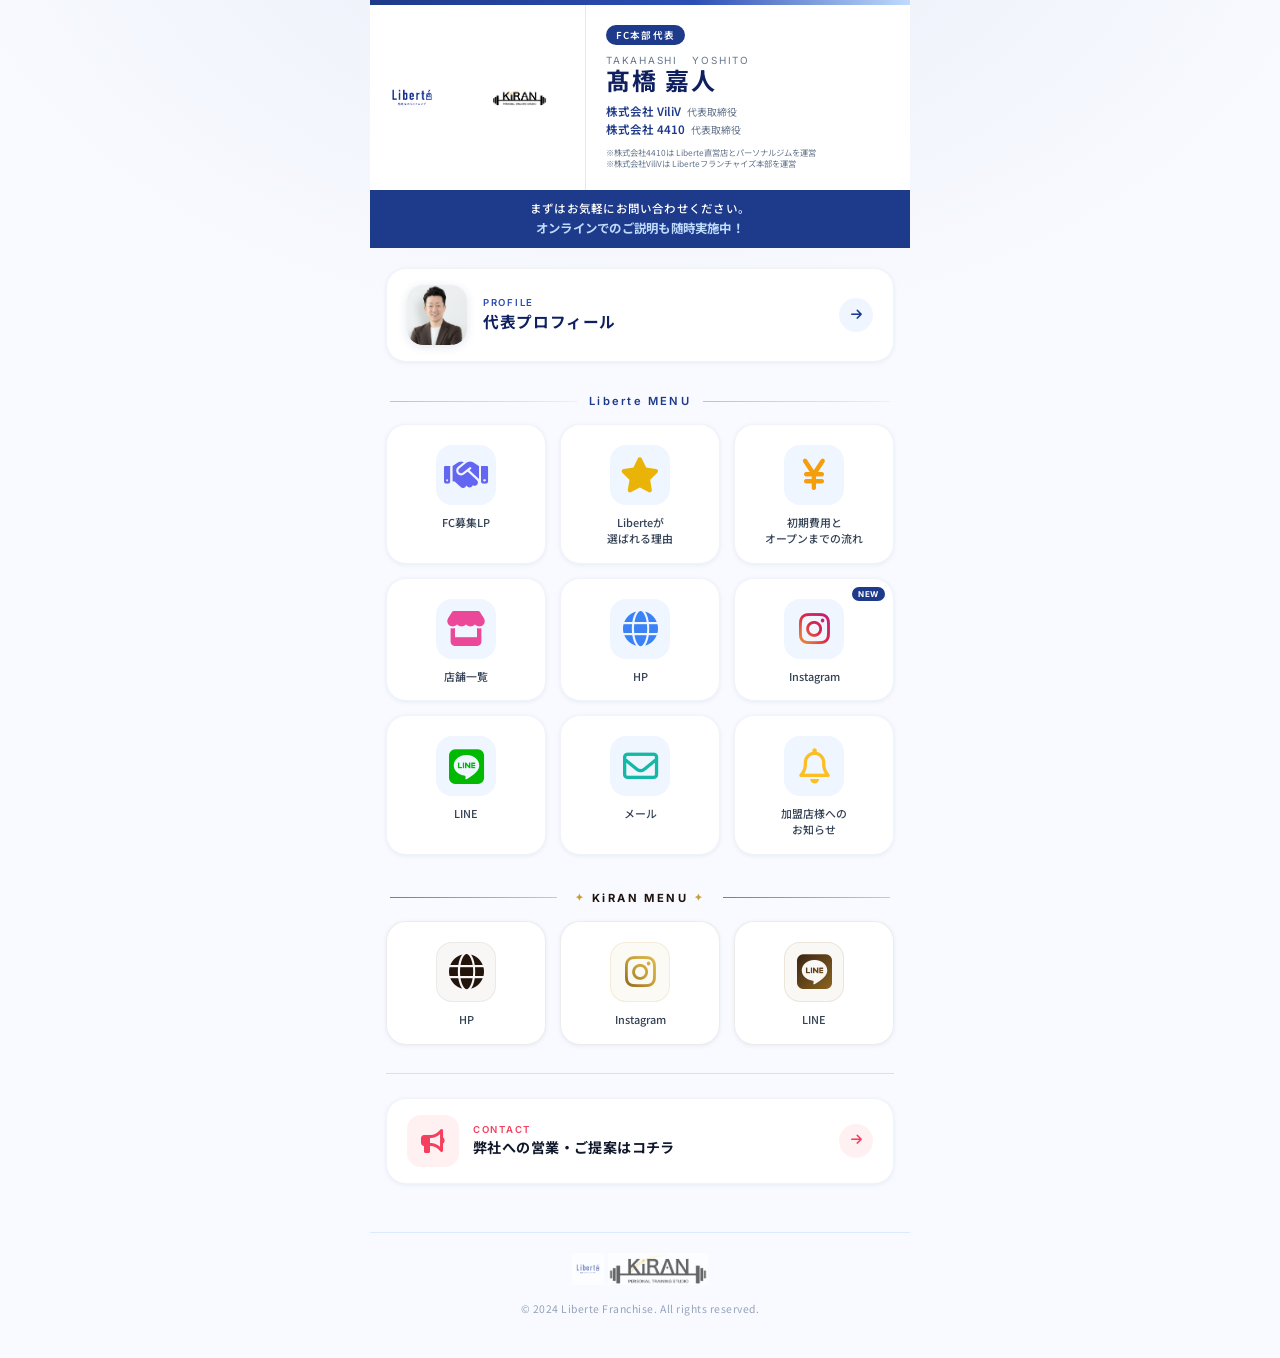
==== commit dea56a6f: "Update logos in hero section and footer Replaced logo image and added Kiran logo in hero section and" ====
--- a/index.html
+++ b/index.html
@@ -19,7 +19,12 @@
 
       <!-- Logo (replacing photo position) -->
       <div class="hero-photo-wrap hero-logo-wrap" id="photo-wrap">
-        <img src="images/logo.2.png" alt="Liberte ロゴ" />
+        <div class="hero-logo-item">
+          <img src="images/logo.png" alt="Liberte ロゴ" class="hero-logo-liberte" />
+        </div>
+        <div class="hero-logo-item">
+          <img src="images/kiran-logo.png" alt="KiRAN ロゴ" class="hero-logo-kiran" />
+        </div>
       </div>
 
       <!-- Info panel -->
@@ -215,7 +220,11 @@
 
   <!-- ===== FOOTER ===== -->
   <footer id="footer">
-    <img src="images/logo.png" alt="Liberte" class="footer-logo" />
+    <div class="footer-logos">
+      <img src="images/logo.png" alt="Liberte" class="footer-logo footer-logo--liberte" />
+      <span class="footer-logo-divider" aria-hidden="true"></span>
+      <img src="images/kiran-logo.png" alt="KiRAN" class="footer-logo footer-logo--kiran" />
+    </div>
     <p class="footer-text">
       © 2024 Liberte Franchise. All rights reserved.
     </p>
--- a/style.css
+++ b/style.css
@@ -103,13 +103,13 @@
   display: flex;
   flex-direction: row;
   align-items: stretch;
-  min-height: 190px;
+  width: 100%;
   position: relative;
 }
 
 /* President photo */
 .hero-photo-wrap {
-  flex: 0 0 46%;
+  flex: 0 0 40%;
   position: relative;
   overflow: hidden;
   background: var(--sky-light);
@@ -133,11 +133,12 @@
 }
 
 .hero-logo-wrap img {
-  width: 80%;
+  width: 78%;
+  max-width: 160px;
   height: auto !important;
   object-fit: contain !important;
   object-position: center !important;
-  padding: 16px;
+  padding: 14px;
 }
 
 /* Placeholder when no photo */
@@ -165,54 +166,55 @@
 /* Profile info panel */
 .hero-info {
   flex: 1;
-  padding: 24px 20px 24px 22px;
+  padding: 20px 18px 20px 20px;
   display: flex;
   flex-direction: column;
   justify-content: center;
-  gap: 12px;
+  gap: 9px;
   background: var(--white);
 }
 
 .hero-title-badge {
   display: inline-block;
-  font-size: 0.62rem;
+  font-size: 0.6rem;
   font-weight: 600;
   letter-spacing: 0.12em;
   color: var(--white);
   background: var(--navy);
-  padding: 4px 12px;
+  padding: 3px 10px;
   border-radius: 40px;
   align-self: flex-start;
 }
 
 .hero-name-en {
   font-family: 'Inter', sans-serif;
-  font-size: 0.7rem;
+  font-size: 0.62rem;
   font-weight: 400;
-  letter-spacing: 0.2em;
+  letter-spacing: 0.18em;
   color: var(--text-soft);
   text-transform: uppercase;
 }
 
 .hero-name-ja {
   font-family: 'Noto Sans JP', sans-serif;
-  font-size: 1.7rem;
+  font-size: 1.5rem;
   font-weight: 700;
   letter-spacing: 0.08em;
   color: var(--navy-dark);
-  line-height: 1.2;
+  line-height: 1.15;
 }
 
 .hero-companies {
   display: flex;
   flex-direction: column;
-  gap: 4px;
+  gap: 2px;
 }
 
 .hero-company-item {
   display: flex;
-  flex-direction: column;
-  gap: 1px;
+  flex-direction: row;
+  align-items: baseline;
+  gap: 6px;
 }
 
 .company-name {
@@ -222,9 +224,18 @@
 }
 
 .company-role {
-  font-size: 0.63rem;
+  font-size: 0.62rem;
   color: var(--text-soft);
   font-weight: 400;
+}
+
+.hero-company-note {
+  font-size: 0.52rem;
+  color: var(--text-soft);
+  line-height: 1.4;
+  letter-spacing: 0;
+  margin-top: 1px;
+  white-space: nowrap;
 }
 
 /* CTA banner */
@@ -232,19 +243,142 @@
   background: var(--navy);
   color: var(--white);
   text-align: center;
-  padding: 14px 20px;
-  font-size: 0.78rem;
+  padding: 10px 16px;
+  font-size: 0.72rem;
   font-weight: 500;
-  line-height: 1.7;
+  line-height: 1.55;
   letter-spacing: 0.02em;
 }
 
 .hero-cta-banner strong {
   display: block;
-  font-size: 0.85rem;
+  font-size: 0.78rem;
   font-weight: 700;
   color: var(--sky-mid);
-  margin-top: 2px;
+  margin-top: 1px;
+}
+
+/* ==========================================
+   BANNER CARDS (Profile Top & Sales Bottom)
+   ========================================== */
+
+.profile-banner-wrap {
+  width: 100%;
+  max-width: 540px;
+  padding: 20px 16px 0;
+}
+
+.menu-card.profile-banner-card {
+  flex-direction: row;
+  align-items: center;
+  justify-content: flex-start;
+  gap: 16px;
+  padding: 16px 20px;
+  width: 100%;
+}
+
+.card-icon-wrap.profile-banner-photo {
+  width: 60px;
+  height: 60px;
+  border-radius: 16px !important;
+  box-shadow: 0 2px 10px rgba(30,58,138,0.12);
+}
+
+.profile-banner-text,
+.sales-banner-text {
+  display: flex;
+  flex-direction: column;
+  align-items: flex-start;
+  gap: 2px;
+  flex: 1;
+}
+
+.profile-banner-sub,
+.sales-banner-sub {
+  font-family: 'Inter', sans-serif;
+  font-size: 0.6rem;
+  font-weight: 600;
+  letter-spacing: 0.18em;
+  color: var(--navy-mid);
+}
+
+.sales-banner-sub {
+  color: #f43f5e;
+}
+
+.profile-banner-title {
+  font-size: 0.98rem;
+  font-weight: 700;
+  color: var(--navy-dark);
+  letter-spacing: 0.04em;
+}
+
+.banner-arrow-badge {
+  width: 34px;
+  height: 34px;
+  border-radius: 50%;
+  background: var(--sky-light);
+  color: var(--navy);
+  display: flex;
+  align-items: center;
+  justify-content: center;
+  font-size: 0.78rem;
+  flex-shrink: 0;
+  transition: all 0.24s ease;
+}
+
+.banner-arrow-badge--sales {
+  background: #fff1f2;
+  color: #f43f5e;
+}
+
+.menu-card:hover .banner-arrow-badge {
+  background: var(--navy);
+  color: var(--white);
+  transform: translateX(3px);
+}
+
+.menu-card:hover .banner-arrow-badge--sales {
+  background: #f43f5e;
+  color: var(--white);
+}
+
+.sales-banner-wrap {
+  margin-top: 28px;
+  padding-top: 24px;
+  border-top: 1px solid rgba(30, 58, 138, 0.14);
+}
+
+.menu-card.sales-banner-card {
+  flex-direction: row;
+  align-items: center;
+  justify-content: flex-start;
+  gap: 14px;
+  padding: 16px 20px;
+  width: 100%;
+}
+
+.card-icon-wrap.sales-banner-icon {
+  width: 52px;
+  height: 52px;
+  border-radius: 14px;
+  background: #fff1f2;
+}
+
+.menu-card.sales-banner-card:hover .card-icon-wrap.sales-banner-icon {
+  background: #ffe4e6;
+}
+
+.sales-banner-icon .flat-icon {
+  font-size: 1.5rem;
+}
+
+.sales-banner-title {
+  font-size: 0.88rem;
+  font-weight: 700;
+  color: var(--text-dark);
+  text-align: left;
+  letter-spacing: 0.03em;
 }
 
 /* ==========================================
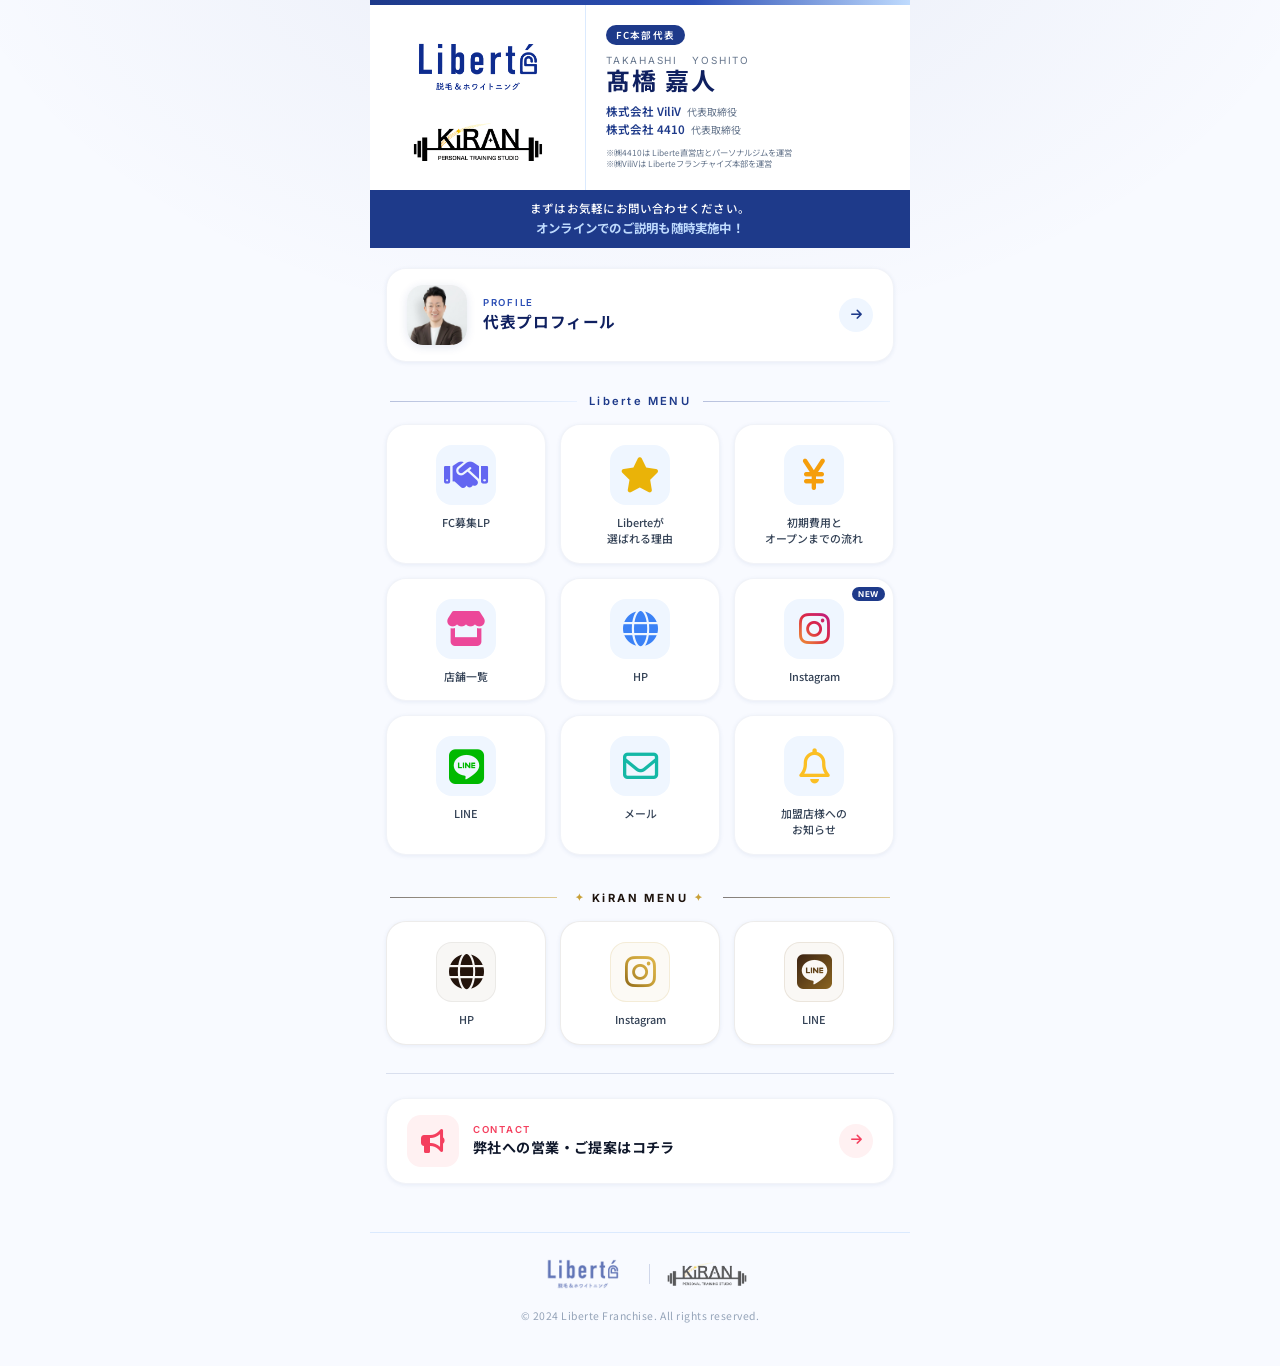
==== commit 3231d710: "Update company names in hero-company-note" ====
--- a/index.html
+++ b/index.html
@@ -48,8 +48,8 @@
         </div>
 
         <p class="hero-company-note">
-          ※株式会社4410は Liberte直営店とパーソナルジムを運営<br>
-          ※株式会社ViliVは Liberteフランチャイズ本部を運営
+          ※㈱4410は Liberte直営店とパーソナルジムを運営<br>
+          ※㈱ViliVは Liberteフランチャイズ本部を運営
         </p>
       </div>
 
--- a/style.css
+++ b/style.css
@@ -126,19 +126,40 @@
 /* Logo in hero left panel */
 .hero-logo-wrap {
   display: flex;
+  flex-direction: column;
   align-items: center;
   justify-content: center;
+  gap: 18px;
+  padding: 16px 12px;
   background: var(--white) !important;
   border-right: 1px solid var(--sky);
 }
 
+.hero-logo-item {
+  width: 100%;
+  display: flex;
+  align-items: center;
+  justify-content: center;
+}
+
 .hero-logo-wrap img {
-  width: 78%;
-  max-width: 160px;
   height: auto !important;
+  object-position: center !important;
+  padding: 0;
+  display: block;
+}
+
+.hero-logo-wrap .hero-logo-liberte {
+  width: 90%;
+  max-width: 168px;
+  aspect-ratio: 2.35 / 1;
+  object-fit: cover !important;
+}
+
+.hero-logo-wrap .hero-logo-kiran {
+  width: 72%;
+  max-width: 134px;
   object-fit: contain !important;
-  object-position: center !important;
-  padding: 14px;
 }
 
 /* Placeholder when no photo */
@@ -678,11 +699,45 @@
   border-top: 1px solid var(--sky);
 }
 
+.footer-logos {
+  display: flex;
+  align-items: center;
+  justify-content: center;
+  gap: 16px;
+  margin-bottom: 12px;
+}
+
 .footer-logo {
-  height: 32px;
+  height: 36px;
   width: auto;
   margin-bottom: 10px;
-  opacity: 0.6;
+  opacity: 0.65;
+  mix-blend-mode: multiply;
+}
+
+.footer-logos .footer-logo {
+  margin-bottom: 0;
+}
+
+.footer-logo--liberte {
+  width: 100px;
+  height: auto;
+  aspect-ratio: 2.35 / 1;
+  object-fit: cover;
+  object-position: center;
+}
+
+.footer-logo--kiran {
+  width: 82px;
+  height: auto;
+  object-fit: contain;
+}
+
+.footer-logo-divider {
+  width: 1px;
+  height: 20px;
+  background: rgba(30, 58, 138, 0.18);
+  flex-shrink: 0;
 }
 
 .footer-text {
